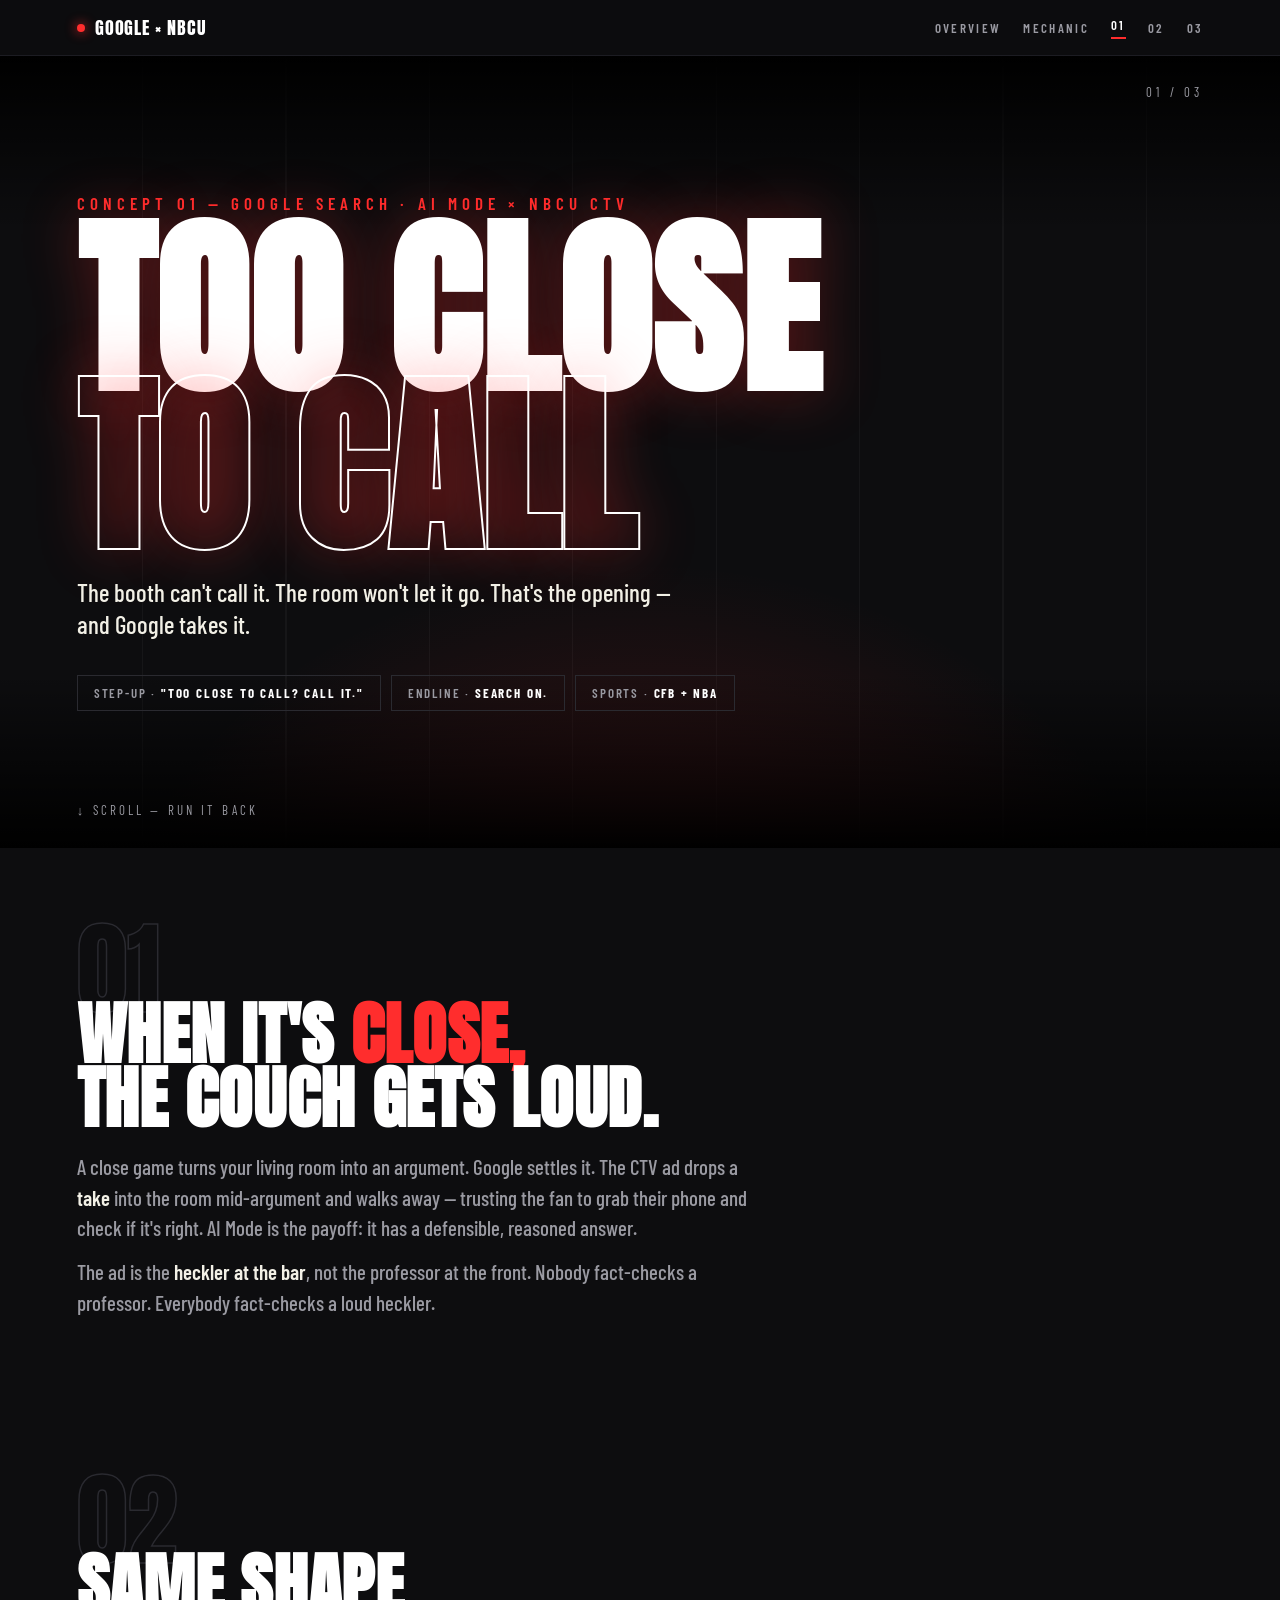
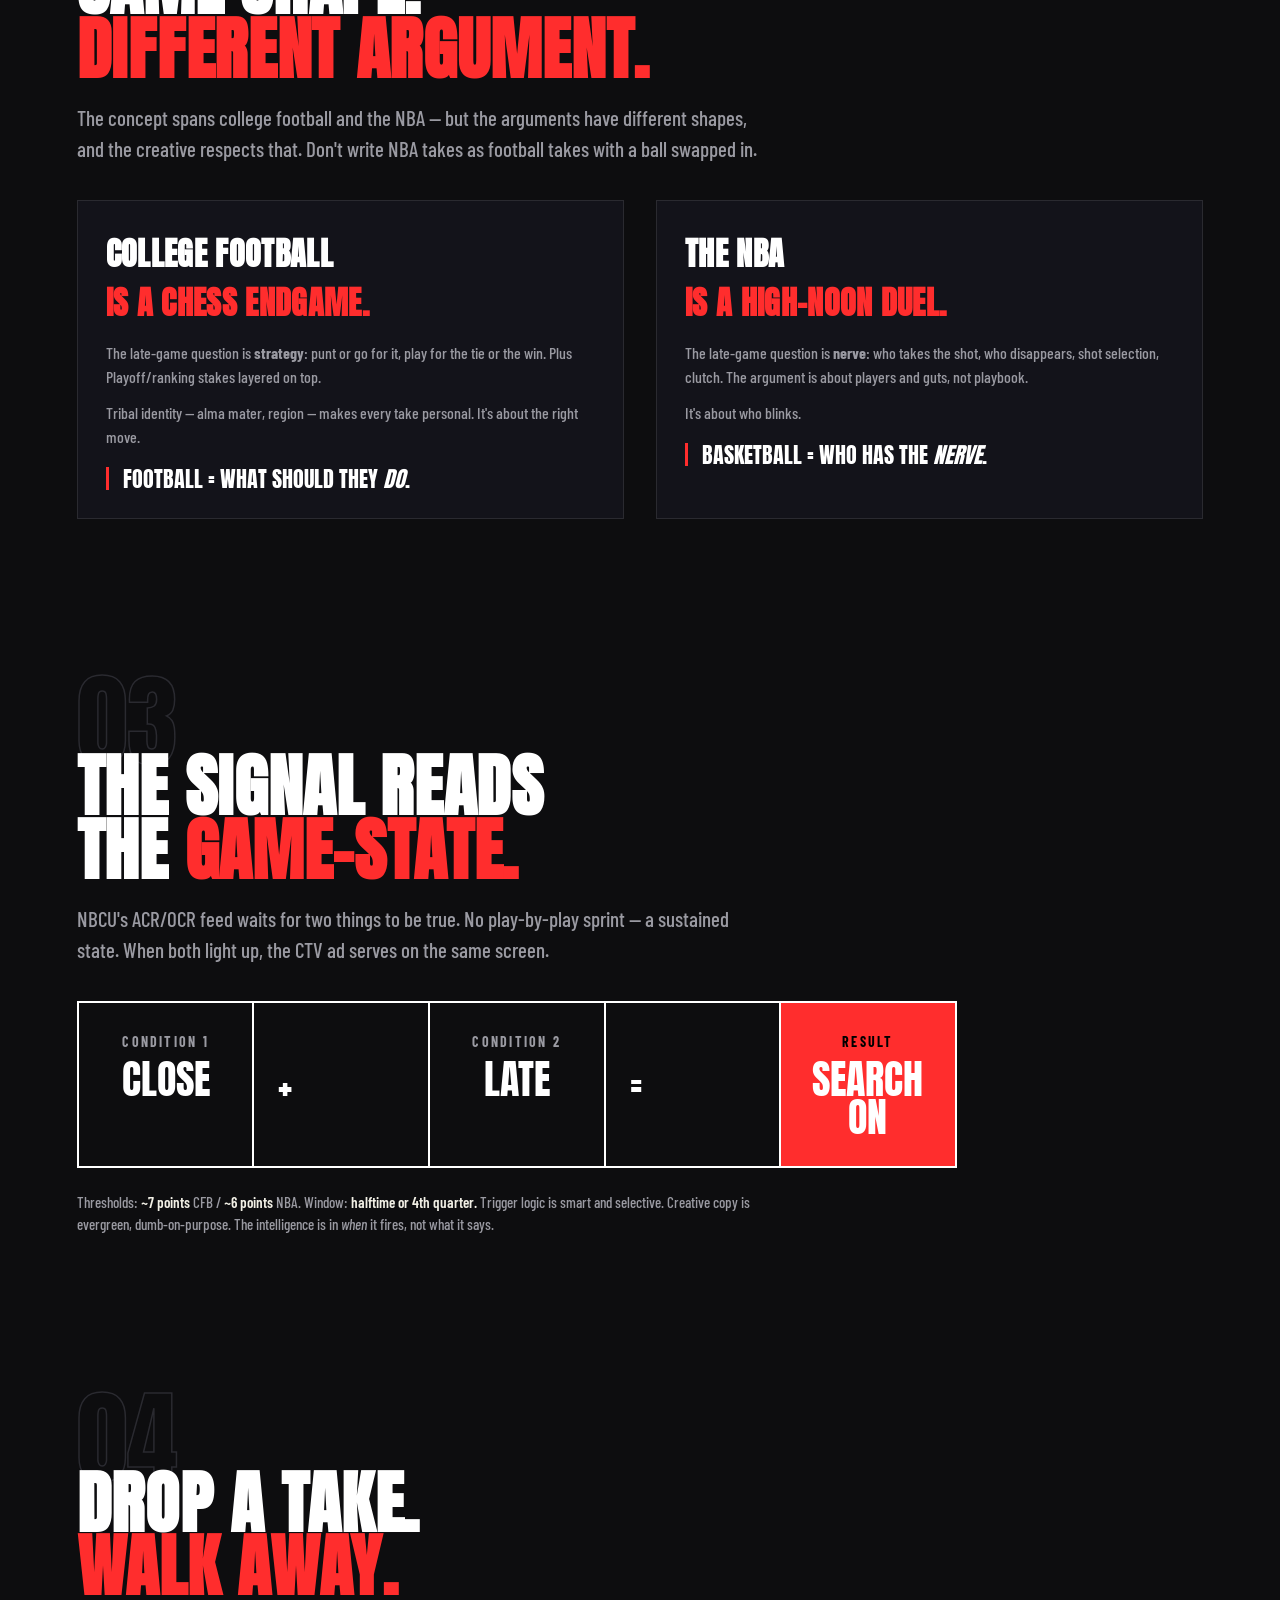
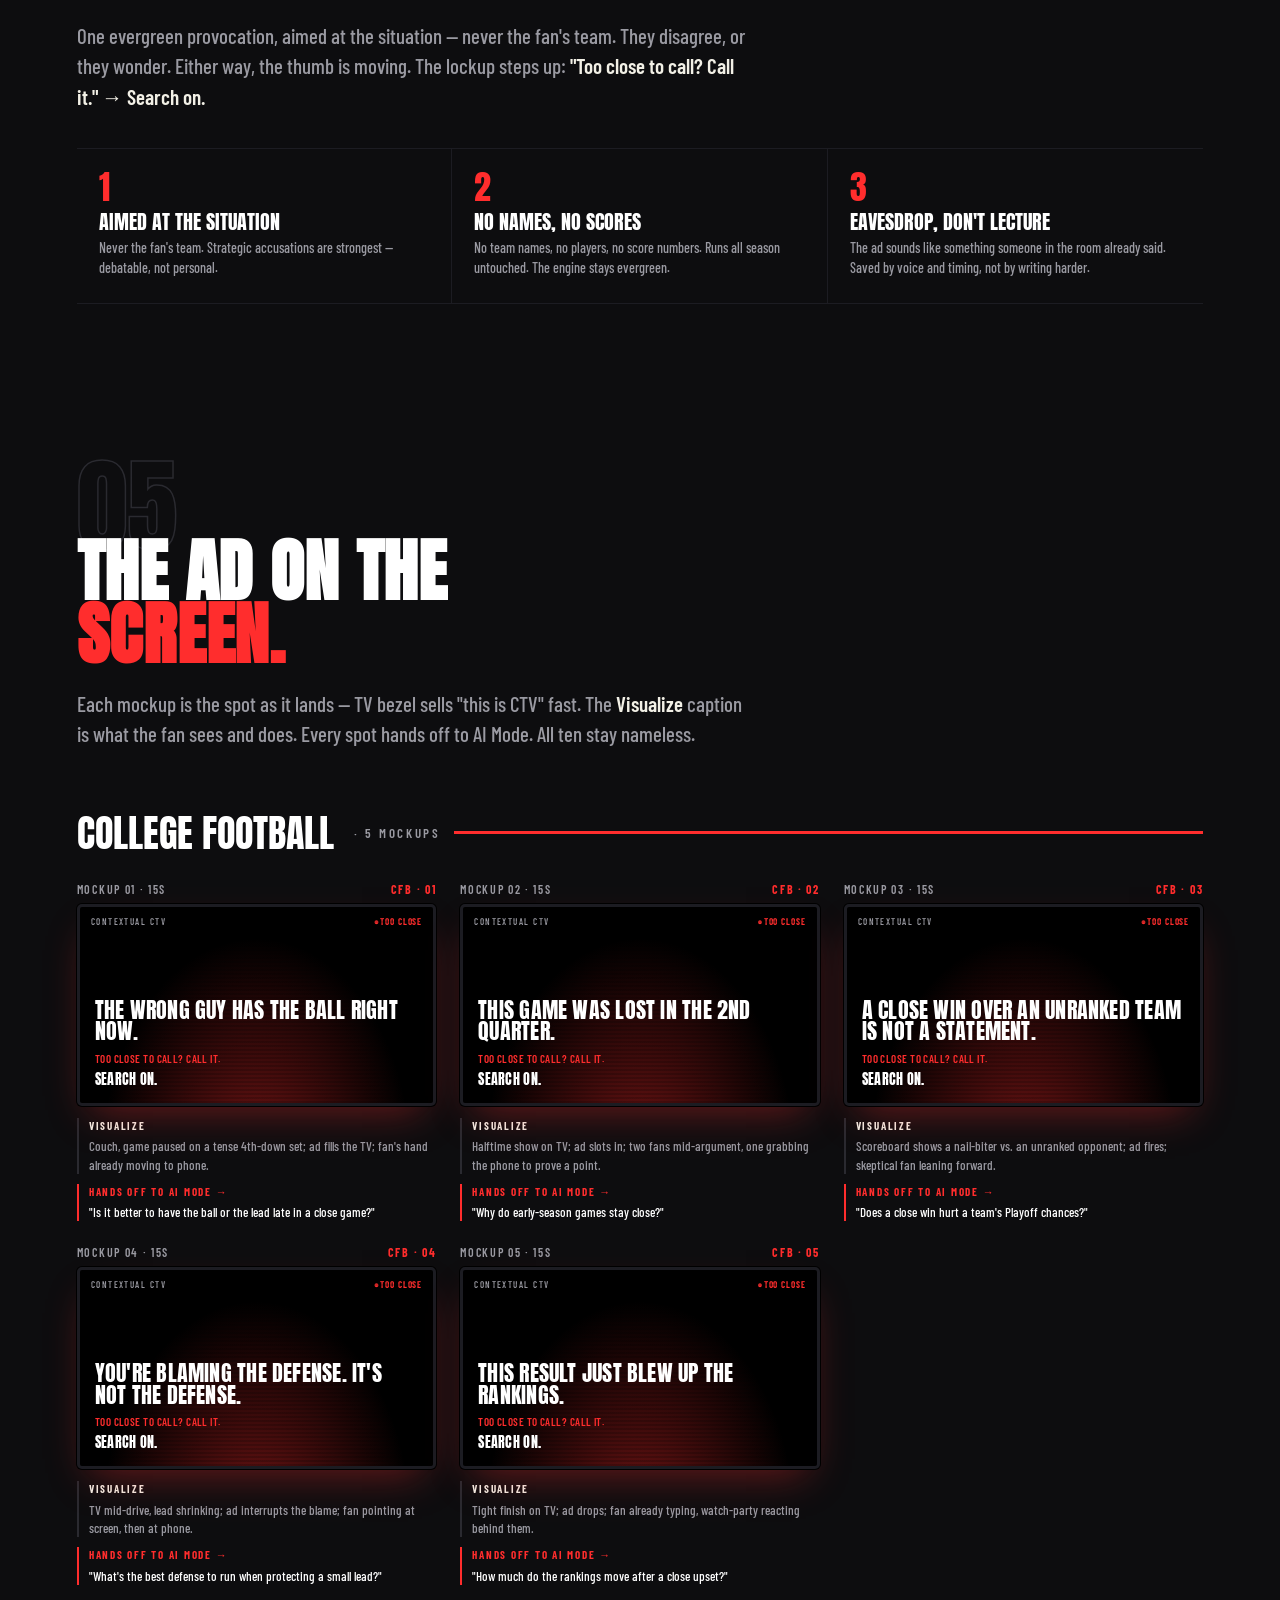
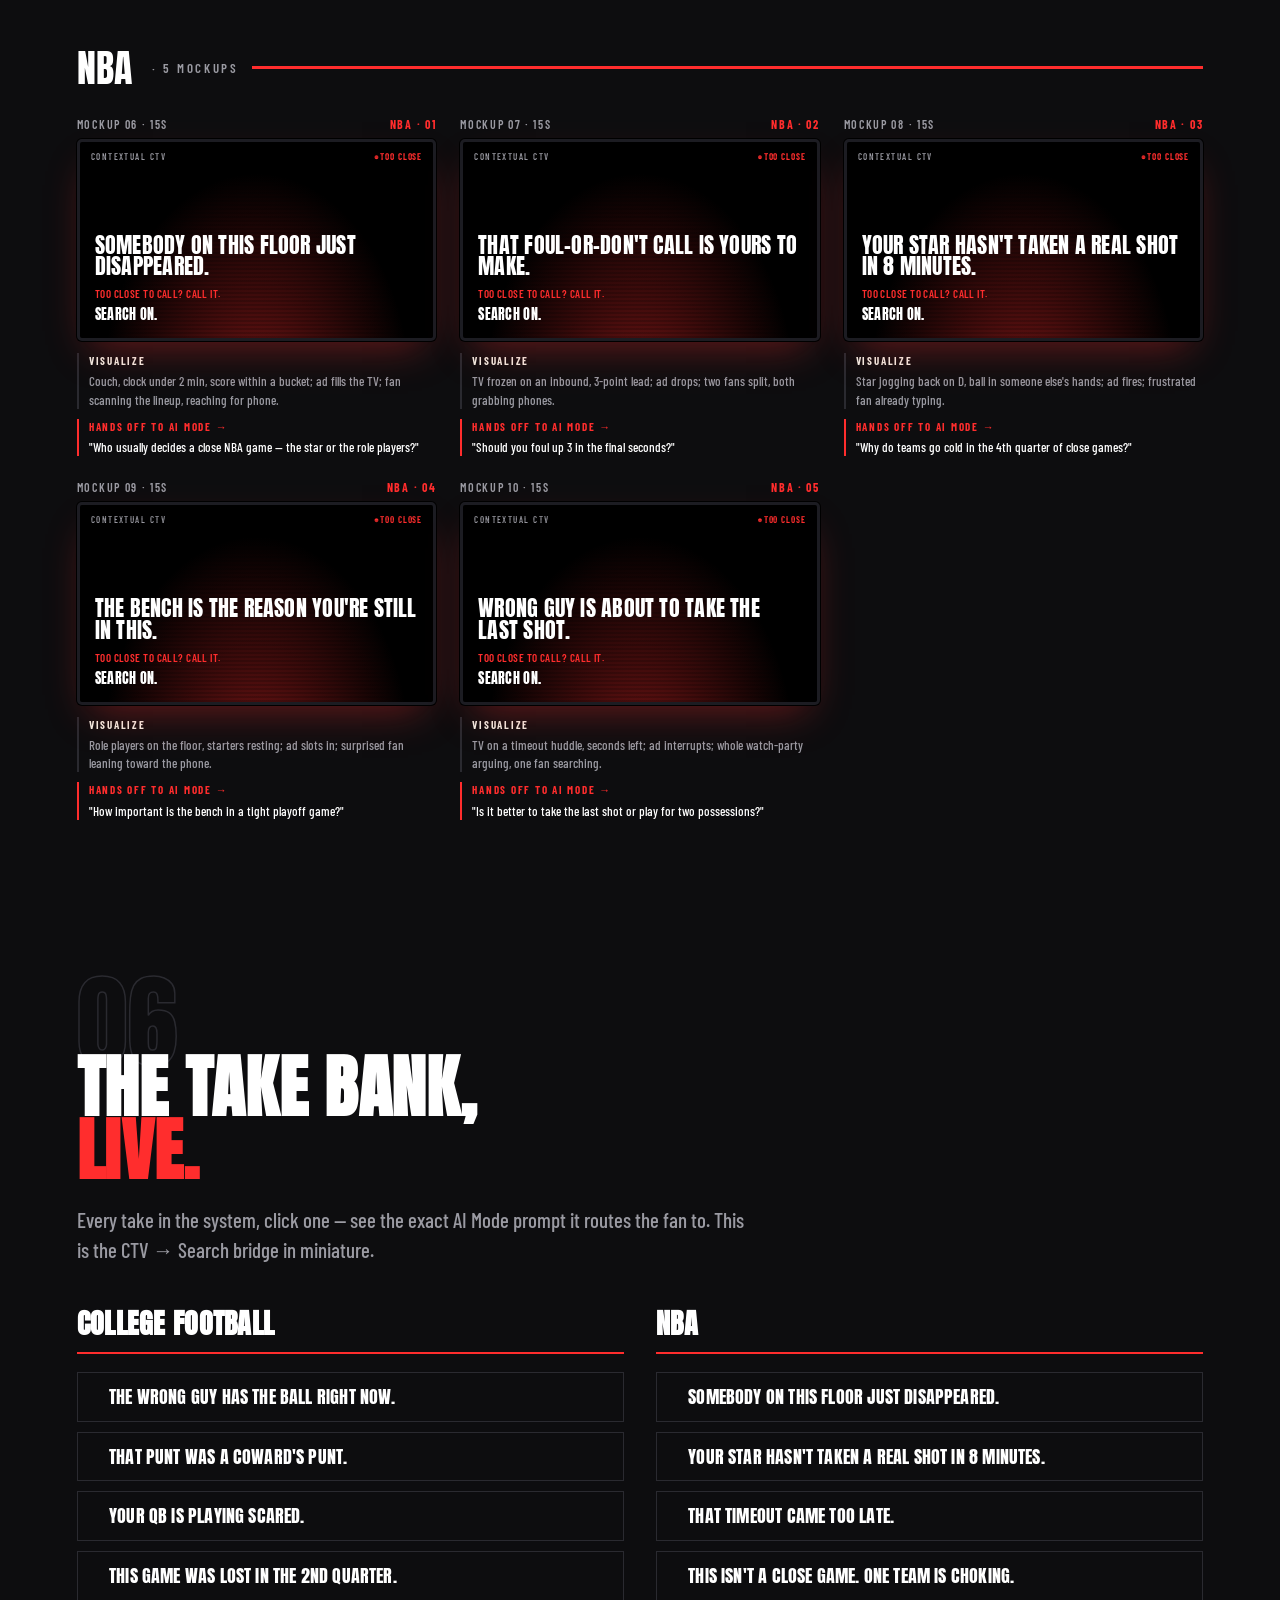
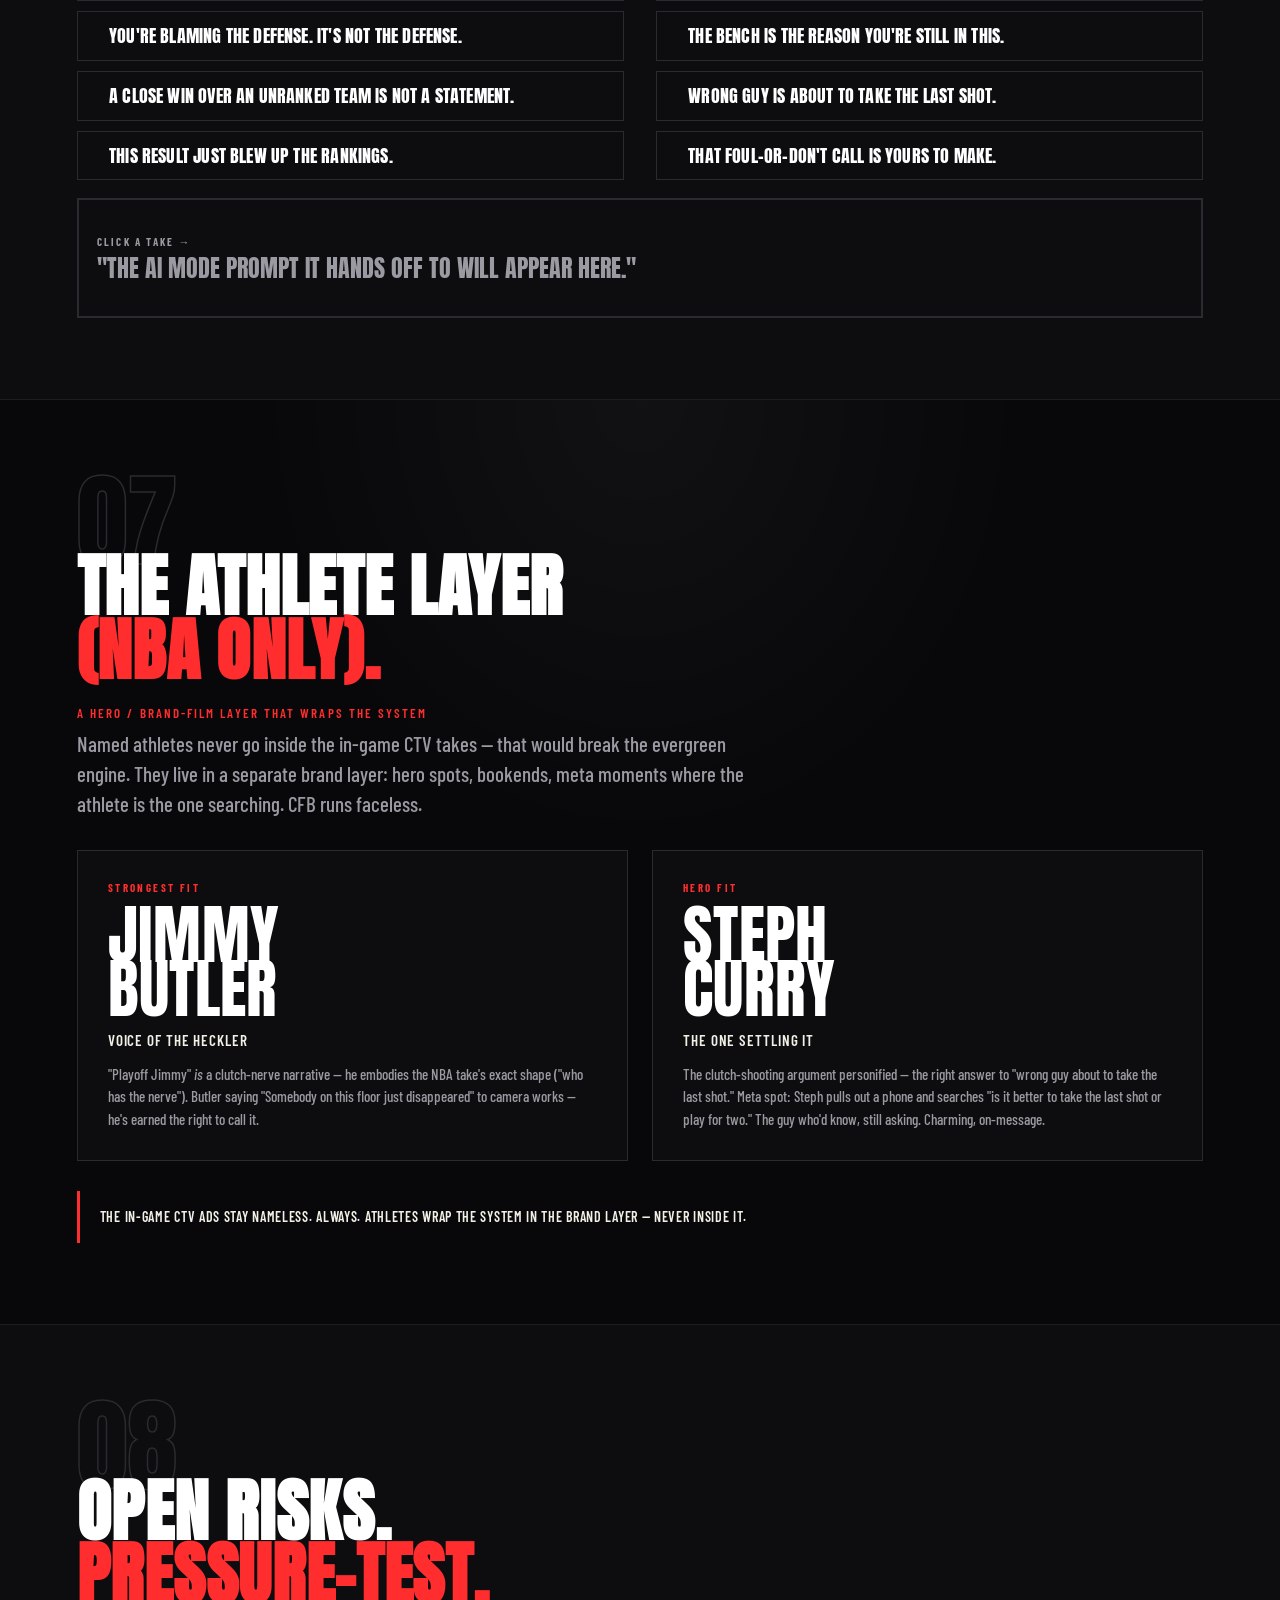
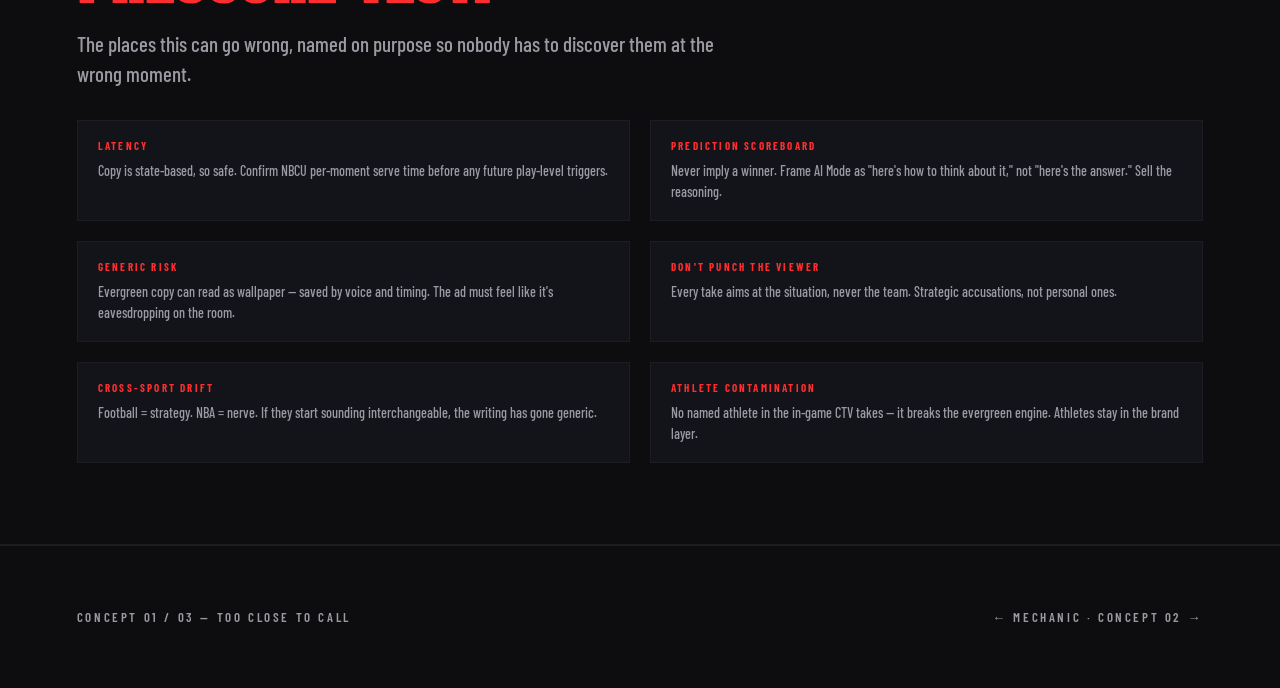
==== concept-01.html @ c09363ad "Initial build — Beckett (Google × NBCU CTV explainer) - Multi-page static site, shared Stadium Tunne" ====
<!DOCTYPE html>
<html lang="en">
<head>
<meta charset="UTF-8">
<meta name="viewport" content="width=device-width, initial-scale=1.0">
<title>Concept 01 · TOO CLOSE TO CALL — Beckett</title>
<meta name="description" content="Concept 01 — TOO CLOSE TO CALL. CFB + NBA close-game contextual CTV handing off to Google Search (AI Mode).">
<link rel="preconnect" href="https://fonts.googleapis.com">
<link rel="preconnect" href="https://fonts.gstatic.com" crossorigin>
<link href="https://fonts.googleapis.com/css2?family=Anton&family=Barlow+Condensed:wght@500;600;700&family=Barlow:wght@400;500;600&display=swap" rel="stylesheet">
<link rel="stylesheet" href="assets/css/shell.css">
</head>
<body>

<nav class="nav">
  <a class="brand" href="index.html"><span class="dot"></span>GOOGLE × NBCU</a>
  <div class="nav-links">
    <a href="index.html">Overview</a>
    <a href="mechanic.html">Mechanic</a>
    <a class="current" href="concept-01.html">01</a>
    <a href="concept-02.html">02</a>
    <a href="concept-03.html">03</a>
  </div>
</nav>

<!-- HERO -->
<div class="hero">
  <div class="hero-page-tag">01 / 03</div>
  <div class="h-kick">Concept 01 — Google Search · AI Mode × NBCU CTV</div>
  <h1 class="h-title">
    <span>Too Close</span>
    <span class="out">To Call</span>
  </h1>
  <p class="h-sub">The booth can't call it. The room won't let it go.
    That's the opening — and Google takes it.</p>
  <div class="h-lock">
    <span class="chip">STEP-UP · <b>"Too close to call? Call it."</b></span>
    <span class="chip">ENDLINE · <b>Search on.</b></span>
    <span class="chip">SPORTS · <b>CFB + NBA</b></span>
  </div>
  <div class="scroll-cue">↓ Scroll — Run it back</div>
</div>

<!-- THE IDEA -->
<section>
  <div class="s-num">01</div>
  <h2 class="s-head">When it's <span class="red">close,</span><br>the couch gets loud.</h2>
  <p class="s-text">A close game turns your living room into an argument.
    Google settles it. The CTV ad drops a <b>take</b> into the room
    mid-argument and walks away — trusting the fan to grab their phone and
    check if it's right. AI Mode is the payoff: it has a defensible,
    reasoned answer.</p>
  <p class="s-text" style="margin-top:14px">The ad is the <b>heckler at the bar</b>,
    not the professor at the front. Nobody fact-checks a professor. Everybody
    fact-checks a loud heckler.</p>
</section>

<!-- WHY BOTH SPORTS -->
<section>
  <div class="s-num">02</div>
  <h2 class="s-head">Same shape.<br><span class="red">Different argument.</span></h2>
  <p class="s-text">The concept spans college football and the NBA — but the
    arguments have different shapes, and the creative respects that.
    Don't write NBA takes as football takes with a ball swapped in.</p>

  <div class="split">
    <div>
      <h4>College Football<br><span class="red">is a chess endgame.</span></h4>
      <p>The late-game question is <b>strategy</b>: punt or go for it, play
        for the tie or the win. Plus Playoff/ranking stakes layered on top.</p>
      <p>Tribal identity — alma mater, region — makes every take personal.
        It's about the right move.</p>
      <div class="pull">FOOTBALL = WHAT SHOULD THEY <em>DO</em>.</div>
    </div>
    <div>
      <h4>The NBA<br><span class="red">is a high-noon duel.</span></h4>
      <p>The late-game question is <b>nerve</b>: who takes the shot, who
        disappears, shot selection, clutch. The argument is about
        players and guts, not playbook.</p>
      <p>It's about who blinks.</p>
      <div class="pull">BASKETBALL = WHO HAS THE <em>NERVE</em>.</div>
    </div>
  </div>
</section>

<!-- THE TRIGGER -->
<section>
  <div class="s-num">03</div>
  <h2 class="s-head">The signal reads<br>the <span class="red">game-state.</span></h2>
  <p class="s-text">NBCU's ACR/OCR feed waits for two things to be true. No
    play-by-play sprint — a sustained state. When both light up, the CTV ad
    serves on the same screen.</p>
  <div class="board">
    <div><div class="b-k">Condition 1</div><div class="b-v">Close</div></div>
    <div class="b-plus">+</div>
    <div><div class="b-k">Condition 2</div><div class="b-v">Late</div></div>
    <div class="b-plus">=</div>
    <div><div class="b-k">Result</div><div class="b-v">Search<br>On</div></div>
  </div>
  <p class="s-text" style="margin-top:24px;font-size:15px">
    Thresholds: <b>~7 points</b> CFB / <b>~6 points</b> NBA.
    Window: <b>halftime or 4th quarter.</b> Trigger logic is smart and
    selective. Creative copy is evergreen, dumb-on-purpose. The intelligence
    is in <em>when</em> it fires, not what it says.
  </p>
</section>

<!-- THE CREATIVE SYSTEM -->
<section>
  <div class="s-num">04</div>
  <h2 class="s-head">Drop a take.<br><span class="red">Walk away.</span></h2>
  <p class="s-text">One evergreen provocation, aimed at the situation — never
    the fan's team. They disagree, or they wonder. Either way, the thumb is
    moving. The lockup steps up: <b>"Too close to call? Call it." → Search on.</b></p>

  <div class="rules">
    <div>
      <div class="r-no">1</div>
      <div class="r-h">Aimed at the situation</div>
      <div class="r-p">Never the fan's team. Strategic accusations are
        strongest — debatable, not personal.</div>
    </div>
    <div>
      <div class="r-no">2</div>
      <div class="r-h">No names, no scores</div>
      <div class="r-p">No team names, no players, no score numbers. Runs all
        season untouched. The engine stays evergreen.</div>
    </div>
    <div>
      <div class="r-no">3</div>
      <div class="r-h">Eavesdrop, don't lecture</div>
      <div class="r-p">The ad sounds like something someone in the room
        already said. Saved by voice and timing, not by writing harder.</div>
    </div>
  </div>
</section>

<!-- CTV MOCKUPS -->
<section>
  <div class="s-num">05</div>
  <h2 class="s-head">The ad on the<br><span class="red">screen.</span></h2>
  <p class="s-text">Each mockup is the spot as it lands — TV bezel sells
    "this is CTV" fast. The <b>Visualize</b> caption is what the fan sees and
    does. Every spot hands off to AI Mode. All ten stay nameless.</p>

  <div class="sport-tab">College Football <small>· 5 mockups</small></div>
  <div class="grid">

    <div class="jumbo">
      <div class="lab"><span>Mockup 01 · 15s</span><span class="num">CFB · 01</span></div>
      <div class="tv">
        <span class="tv-tag">Contextual CTV</span><span class="tv-flag">●Too Close</span>
        <div class="tv-in">
          <div class="tv-take">The wrong guy has the ball right now.</div>
          <div class="tv-step">Too close to call? Call it.</div>
          <div class="tv-end">Search on.</div>
        </div>
      </div>
      <div class="viz"><b>Visualize</b>Couch, game paused on a tense 4th-down set; ad fills the TV; fan's hand already moving to phone.</div>
      <div class="route"><b>Hands off to AI Mode →</b>"Is it better to have the ball or the lead late in a close game?"</div>
    </div>

    <div class="jumbo">
      <div class="lab"><span>Mockup 02 · 15s</span><span class="num">CFB · 02</span></div>
      <div class="tv">
        <span class="tv-tag">Contextual CTV</span><span class="tv-flag">●Too Close</span>
        <div class="tv-in">
          <div class="tv-take">This game was lost in the 2nd quarter.</div>
          <div class="tv-step">Too close to call? Call it.</div>
          <div class="tv-end">Search on.</div>
        </div>
      </div>
      <div class="viz"><b>Visualize</b>Halftime show on TV; ad slots in; two fans mid-argument, one grabbing the phone to prove a point.</div>
      <div class="route"><b>Hands off to AI Mode →</b>"Why do early-season games stay close?"</div>
    </div>

    <div class="jumbo">
      <div class="lab"><span>Mockup 03 · 15s</span><span class="num">CFB · 03</span></div>
      <div class="tv">
        <span class="tv-tag">Contextual CTV</span><span class="tv-flag">●Too Close</span>
        <div class="tv-in">
          <div class="tv-take">A close win over an unranked team is not a statement.</div>
          <div class="tv-step">Too close to call? Call it.</div>
          <div class="tv-end">Search on.</div>
        </div>
      </div>
      <div class="viz"><b>Visualize</b>Scoreboard shows a nail-biter vs. an unranked opponent; ad fires; skeptical fan leaning forward.</div>
      <div class="route"><b>Hands off to AI Mode →</b>"Does a close win hurt a team's Playoff chances?"</div>
    </div>

    <div class="jumbo">
      <div class="lab"><span>Mockup 04 · 15s</span><span class="num">CFB · 04</span></div>
      <div class="tv">
        <span class="tv-tag">Contextual CTV</span><span class="tv-flag">●Too Close</span>
        <div class="tv-in">
          <div class="tv-take">You're blaming the defense. It's not the defense.</div>
          <div class="tv-step">Too close to call? Call it.</div>
          <div class="tv-end">Search on.</div>
        </div>
      </div>
      <div class="viz"><b>Visualize</b>TV mid-drive, lead shrinking; ad interrupts the blame; fan pointing at screen, then at phone.</div>
      <div class="route"><b>Hands off to AI Mode →</b>"What's the best defense to run when protecting a small lead?"</div>
    </div>

    <div class="jumbo">
      <div class="lab"><span>Mockup 05 · 15s</span><span class="num">CFB · 05</span></div>
      <div class="tv">
        <span class="tv-tag">Contextual CTV</span><span class="tv-flag">●Too Close</span>
        <div class="tv-in">
          <div class="tv-take">This result just blew up the rankings.</div>
          <div class="tv-step">Too close to call? Call it.</div>
          <div class="tv-end">Search on.</div>
        </div>
      </div>
      <div class="viz"><b>Visualize</b>Tight finish on TV; ad drops; fan already typing, watch-party reacting behind them.</div>
      <div class="route"><b>Hands off to AI Mode →</b>"How much do the rankings move after a close upset?"</div>
    </div>

  </div>

  <div class="sport-tab">NBA <small>· 5 mockups</small></div>
  <div class="grid">

    <div class="jumbo">
      <div class="lab"><span>Mockup 06 · 15s</span><span class="num">NBA · 01</span></div>
      <div class="tv">
        <span class="tv-tag">Contextual CTV</span><span class="tv-flag">●Too Close</span>
        <div class="tv-in">
          <div class="tv-take">Somebody on this floor just disappeared.</div>
          <div class="tv-step">Too close to call? Call it.</div>
          <div class="tv-end">Search on.</div>
        </div>
      </div>
      <div class="viz"><b>Visualize</b>Couch, clock under 2 min, score within a bucket; ad fills the TV; fan scanning the lineup, reaching for phone.</div>
      <div class="route"><b>Hands off to AI Mode →</b>"Who usually decides a close NBA game — the star or the role players?"</div>
    </div>

    <div class="jumbo">
      <div class="lab"><span>Mockup 07 · 15s</span><span class="num">NBA · 02</span></div>
      <div class="tv">
        <span class="tv-tag">Contextual CTV</span><span class="tv-flag">●Too Close</span>
        <div class="tv-in">
          <div class="tv-take">That foul-or-don't call is yours to make.</div>
          <div class="tv-step">Too close to call? Call it.</div>
          <div class="tv-end">Search on.</div>
        </div>
      </div>
      <div class="viz"><b>Visualize</b>TV frozen on an inbound, 3-point lead; ad drops; two fans split, both grabbing phones.</div>
      <div class="route"><b>Hands off to AI Mode →</b>"Should you foul up 3 in the final seconds?"</div>
    </div>

    <div class="jumbo">
      <div class="lab"><span>Mockup 08 · 15s</span><span class="num">NBA · 03</span></div>
      <div class="tv">
        <span class="tv-tag">Contextual CTV</span><span class="tv-flag">●Too Close</span>
        <div class="tv-in">
          <div class="tv-take">Your star hasn't taken a real shot in 8 minutes.</div>
          <div class="tv-step">Too close to call? Call it.</div>
          <div class="tv-end">Search on.</div>
        </div>
      </div>
      <div class="viz"><b>Visualize</b>Star jogging back on D, ball in someone else's hands; ad fires; frustrated fan already typing.</div>
      <div class="route"><b>Hands off to AI Mode →</b>"Why do teams go cold in the 4th quarter of close games?"</div>
    </div>

    <div class="jumbo">
      <div class="lab"><span>Mockup 09 · 15s</span><span class="num">NBA · 04</span></div>
      <div class="tv">
        <span class="tv-tag">Contextual CTV</span><span class="tv-flag">●Too Close</span>
        <div class="tv-in">
          <div class="tv-take">The bench is the reason you're still in this.</div>
          <div class="tv-step">Too close to call? Call it.</div>
          <div class="tv-end">Search on.</div>
        </div>
      </div>
      <div class="viz"><b>Visualize</b>Role players on the floor, starters resting; ad slots in; surprised fan leaning toward the phone.</div>
      <div class="route"><b>Hands off to AI Mode →</b>"How important is the bench in a tight playoff game?"</div>
    </div>

    <div class="jumbo">
      <div class="lab"><span>Mockup 10 · 15s</span><span class="num">NBA · 05</span></div>
      <div class="tv">
        <span class="tv-tag">Contextual CTV</span><span class="tv-flag">●Too Close</span>
        <div class="tv-in">
          <div class="tv-take">Wrong guy is about to take the last shot.</div>
          <div class="tv-step">Too close to call? Call it.</div>
          <div class="tv-end">Search on.</div>
        </div>
      </div>
      <div class="viz"><b>Visualize</b>TV on a timeout huddle, seconds left; ad interrupts; whole watch-party arguing, one fan searching.</div>
      <div class="route"><b>Hands off to AI Mode →</b>"Is it better to take the last shot or play for two possessions?"</div>
    </div>

  </div>
</section>

<!-- INTERACTIVE TAKE BANK -->
<section>
  <div class="s-num">06</div>
  <h2 class="s-head">The take bank,<br><span class="red">live.</span></h2>
  <p class="s-text">Every take in the system, click one — see the exact AI
    Mode prompt it routes the fan to. This is the CTV → Search bridge in
    miniature.</p>

  <div class="takebank">
    <div class="tb-col">
      <h4>College Football</h4>
      <div class="takes" data-takes="cfb"></div>
    </div>
    <div class="tb-col">
      <h4>NBA</h4>
      <div class="takes" data-takes="nba"></div>
    </div>
  </div>

  <div class="tb-reveal empty" data-take-reveal>
    <div class="rv-k">Click a take →</div>
    <div class="rv-q">"The AI Mode prompt it hands off to will appear here."</div>
  </div>
</section>

<!-- ATHLETE LAYER -->
<section class="athletes-band">
  <div class="s-num">07</div>
  <h2 class="s-head">The athlete layer<br><span class="red">(NBA only).</span></h2>
  <div class="athletes-note">A hero / brand-film layer that wraps the system</div>
  <p class="s-text">Named athletes never go inside the in-game CTV takes —
    that would break the evergreen engine. They live in a separate brand
    layer: hero spots, bookends, meta moments where the athlete is the one
    searching. CFB runs faceless.</p>

  <div class="athletes-grid">
    <div class="athlete">
      <div class="a-tag">Strongest fit</div>
      <div class="a-name">Jimmy<br>Butler</div>
      <div class="a-role">Voice of the heckler</div>
      <div class="a-desc">"Playoff Jimmy" <em>is</em> a clutch-nerve
        narrative — he embodies the NBA take's exact shape ("who has the
        nerve"). Butler saying "Somebody on this floor just disappeared" to
        camera works — he's earned the right to call it.</div>
    </div>
    <div class="athlete">
      <div class="a-tag">Hero fit</div>
      <div class="a-name">Steph<br>Curry</div>
      <div class="a-role">The one settling it</div>
      <div class="a-desc">The clutch-shooting argument personified — the
        right answer to "wrong guy about to take the last shot." Meta spot:
        Steph pulls out a phone and searches "is it better to take the last
        shot or play for two." The guy who'd know, still asking. Charming,
        on-message.</div>
    </div>
  </div>

  <div class="athletes-rule">
    The in-game CTV ads stay nameless. Always.
    Athletes wrap the system in the brand layer — never inside it.
  </div>
</section>

<!-- RISKS -->
<section>
  <div class="s-num">08</div>
  <h2 class="s-head">Open risks.<br><span class="red">Pressure-test.</span></h2>
  <p class="s-text">The places this can go wrong, named on purpose so
    nobody has to discover them at the wrong moment.</p>

  <div class="risks">
    <div class="risk">
      <div class="rk-k">Latency</div>
      <div class="rk-p">Copy is state-based, so safe. Confirm NBCU per-moment
        serve time before any future play-level triggers.</div>
    </div>
    <div class="risk">
      <div class="rk-k">Prediction scoreboard</div>
      <div class="rk-p">Never imply a winner. Frame AI Mode as "here's how to
        think about it," not "here's the answer." Sell the reasoning.</div>
    </div>
    <div class="risk">
      <div class="rk-k">Generic risk</div>
      <div class="rk-p">Evergreen copy can read as wallpaper — saved by voice
        and timing. The ad must feel like it's eavesdropping on the room.</div>
    </div>
    <div class="risk">
      <div class="rk-k">Don't punch the viewer</div>
      <div class="rk-p">Every take aims at the situation, never the team.
        Strategic accusations, not personal ones.</div>
    </div>
    <div class="risk">
      <div class="rk-k">Cross-sport drift</div>
      <div class="rk-p">Football = strategy. NBA = nerve. If they start
        sounding interchangeable, the writing has gone generic.</div>
    </div>
    <div class="risk">
      <div class="rk-k">Athlete contamination</div>
      <div class="rk-p">No named athlete in the in-game CTV takes — it breaks
        the evergreen engine. Athletes stay in the brand layer.</div>
    </div>
  </div>
</section>

<footer>
  <span>Concept 01 / 03 — Too Close To Call</span>
  <span><a href="mechanic.html">← Mechanic</a>&nbsp;·&nbsp;<a href="concept-02.html">Concept 02 →</a></span>
</footer>

<script src="assets/js/takebank.js"></script>
</body>
</html>
---- assets/css/shell.css ----
/* ------------------------------------------------------------------
   Beckett — Stadium Tunnel shell
   Shared across every page. Concept pages override --accent.
------------------------------------------------------------------- */
:root{
  --bg:#0d0d0f;
  --bg-2:#13131a;
  --ink:#ffffff;
  --mute:#9a9aa2;
  --line:#1c1c22;
  --line-2:#2a2a30;
  --accent:#ff2d2d;        /* default = concept 01 broadcast red */
  --chalk:#f2f0e6;
  --display:'Anton',sans-serif;
  --cond:'Barlow Condensed',sans-serif;
  --body:'Barlow',sans-serif;
}

*{margin:0;padding:0;box-sizing:border-box}
html{scroll-behavior:smooth}
body{
  background:var(--bg);
  color:var(--ink);
  font-family:var(--body);
  overflow-x:hidden;
  min-height:100vh;
}
a{color:inherit;text-decoration:none}

/* ------------------------------------------------------------------
   NAV
------------------------------------------------------------------- */
.nav{
  position:sticky;top:0;z-index:50;
  display:flex;align-items:center;justify-content:space-between;
  padding:14px 6vw;
  background:rgba(13,13,15,.82);
  backdrop-filter:blur(10px);
  -webkit-backdrop-filter:blur(10px);
  border-bottom:1px solid var(--line);
}
.brand{
  font-family:var(--display);
  font-size:18px;letter-spacing:.05em;
  text-transform:uppercase;
  display:flex;align-items:center;gap:10px;
}
.brand .dot{
  width:8px;height:8px;border-radius:50%;background:var(--accent);
  box-shadow:0 0 12px var(--accent);
}
.nav-links{
  display:flex;gap:22px;align-items:center;
  font-family:var(--cond);font-weight:600;
  font-size:13px;letter-spacing:.18em;text-transform:uppercase;
}
.nav-links a{color:var(--mute);transition:color .2s}
.nav-links a:hover{color:var(--ink)}
.nav-links a.current{color:var(--ink)}
.nav-links a.current::after{
  content:"";display:block;height:2px;background:var(--accent);
  margin-top:4px;
}
@media(max-width:720px){
  .nav-links{gap:14px;font-size:11px;letter-spacing:.14em}
  .brand{font-size:14px}
}

/* ------------------------------------------------------------------
   HERO — TUNNEL
------------------------------------------------------------------- */
.hero{
  min-height:88vh;
  display:flex;flex-direction:column;justify-content:center;
  padding:0 6vw;position:relative;
  background:
    radial-gradient(ellipse 60% 80% at 50% 120%,
      color-mix(in srgb, var(--accent) 25%, transparent),transparent 70%),
    repeating-linear-gradient(90deg,transparent 0 11.1%,
      rgba(255,255,255,.04) 11.1% 11.2%);
}
.hero::before{
  content:"";position:absolute;inset:0;pointer-events:none;
  background:linear-gradient(180deg,#000 0%,transparent 22%,
    transparent 78%,#000 100%);
}
.hero.restrained{
  background:
    radial-gradient(ellipse 50% 60% at 50% 130%,rgba(255,255,255,.06),transparent 70%),
    repeating-linear-gradient(90deg,transparent 0 11.1%,
      rgba(255,255,255,.03) 11.1% 11.2%);
}
.hero-page-tag{
  position:absolute;top:28px;right:6vw;
  font-family:var(--cond);font-size:13px;letter-spacing:.3em;
  color:var(--mute);text-transform:uppercase;
}
.h-kick{
  font-family:var(--cond);
  font-size:clamp(13px,1.5vw,17px);font-weight:600;
  letter-spacing:.3em;text-transform:uppercase;
  color:var(--accent);
  margin-bottom:18px;position:relative;
}
.h-title{
  font-family:var(--display);
  font-size:clamp(72px,15vw,230px);
  line-height:.82;letter-spacing:.005em;text-transform:uppercase;
  position:relative;
  text-shadow:0 0 60px color-mix(in srgb, var(--accent) 30%, transparent);
}
.h-title span{display:block}
.h-title .out{
  -webkit-text-stroke:2px var(--ink);color:transparent;
}
.h-sub{
  margin-top:30px;font-family:var(--cond);
  font-size:clamp(17px,2.2vw,25px);font-weight:500;
  color:var(--chalk);max-width:620px;position:relative;line-height:1.3;
}
.h-lock{margin-top:34px;display:flex;gap:10px;flex-wrap:wrap;position:relative}
.chip{
  font-family:var(--cond);font-weight:600;font-size:13px;
  letter-spacing:.14em;text-transform:uppercase;
  padding:9px 16px;border:1.5px solid var(--line-2);color:var(--mute);
}
.chip b{color:var(--ink)}
.scroll-cue{
  position:absolute;bottom:30px;left:6vw;
  font-family:var(--cond);font-size:13px;letter-spacing:.24em;
  color:var(--mute);text-transform:uppercase;
}

/* ------------------------------------------------------------------
   SECTIONS
------------------------------------------------------------------- */
section{padding:9vh 6vw;position:relative}
.s-num{
  font-family:var(--display);
  font-size:clamp(54px,8vw,120px);
  color:transparent;-webkit-text-stroke:1.5px var(--line-2);
  line-height:.8;margin-bottom:-8px;
}
.s-head{
  font-family:var(--display);
  font-size:clamp(34px,5.4vw,76px);
  line-height:.92;text-transform:uppercase;letter-spacing:.01em;
  margin-bottom:22px;
}
.s-head .red{color:var(--accent)}
.s-text{
  font-family:var(--cond);font-size:clamp(16px,1.9vw,21px);
  font-weight:500;color:var(--mute);max-width:680px;line-height:1.45;
}
.s-text b{color:var(--chalk);font-weight:600}

/* ------------------------------------------------------------------
   SCOREBOARD (Close + Late = Search On)
------------------------------------------------------------------- */
.board{
  display:flex;align-items:stretch;gap:0;margin-top:36px;
  border:2px solid var(--ink);max-width:880px;
}
.board > div{
  flex:1;padding:30px 24px;text-align:center;
  border-right:2px solid var(--ink);
}
.board > div:last-child{border-right:0;background:var(--accent)}
.b-k{
  font-family:var(--cond);font-size:14px;font-weight:700;
  letter-spacing:.16em;text-transform:uppercase;
  color:var(--mute);margin-bottom:10px;
}
.board > div:last-child .b-k{color:#000}
.b-v{
  font-family:var(--display);
  font-size:clamp(22px,3.2vw,40px);
  text-transform:uppercase;line-height:.95;
}
.b-plus{
  display:flex;align-items:center;font-family:var(--display);
  font-size:40px;padding:0 6px;flex:0;
}
@media(max-width:820px){
  .board{flex-direction:column}
  .b-plus{padding:8px 0;justify-content:center}
}

/* ------------------------------------------------------------------
   SPORT TABS (divider for CFB / NBA blocks)
------------------------------------------------------------------- */
.sport-tab{
  font-family:var(--display);
  font-size:clamp(22px,3vw,38px);
  text-transform:uppercase;
  margin:54px 0 20px;display:flex;align-items:center;gap:14px;
}
.sport-tab::after{content:"";flex:1;height:3px;background:var(--accent)}
.sport-tab small{
  font-family:var(--cond);font-size:13px;font-weight:600;
  letter-spacing:.2em;color:var(--mute);margin-left:6px;
}

/* ------------------------------------------------------------------
   JUMBOTRON / CTV MOCKUP
------------------------------------------------------------------- */
.grid{display:grid;grid-template-columns:repeat(3,1fr);gap:24px}
.grid.two{grid-template-columns:repeat(2,1fr)}
@media(max-width:980px){.grid{grid-template-columns:repeat(2,1fr)}}
@media(max-width:640px){.grid{grid-template-columns:1fr}.grid.two{grid-template-columns:1fr}}

.jumbo{position:relative;display:flex;flex-direction:column}
.jumbo .lab{
  font-family:var(--cond);font-size:12px;font-weight:600;
  letter-spacing:.14em;text-transform:uppercase;
  color:var(--mute);margin-bottom:8px;
  display:flex;justify-content:space-between;
}
.jumbo .lab .num{color:var(--accent);font-weight:700}
.tv{
  aspect-ratio:16/9;background:#000;
  border:3px solid var(--line);border-radius:5px;
  position:relative;overflow:hidden;
  display:flex;flex-direction:column;justify-content:flex-end;
  box-shadow:
    0 0 0 1px #000,
    0 18px 40px -14px color-mix(in srgb, var(--accent) 40%, transparent);
}
.tv::before{
  content:"";position:absolute;inset:0;
  background:radial-gradient(ellipse at 50% 130%,
    color-mix(in srgb, var(--accent) 45%, transparent),transparent 62%);
}
.tv::after{
  content:"";position:absolute;inset:0;pointer-events:none;
  background:repeating-linear-gradient(0deg,
    rgba(0,0,0,.18) 0 2px,transparent 2px 4px);
}
.tv-tag{
  position:absolute;top:9px;left:11px;
  font-family:var(--cond);font-size:9px;font-weight:600;
  letter-spacing:.16em;text-transform:uppercase;color:var(--mute);
}
.tv-flag{
  position:absolute;top:9px;right:11px;
  font-family:var(--cond);font-size:9px;font-weight:700;
  letter-spacing:.1em;text-transform:uppercase;color:var(--accent);
}
.tv-in{position:relative;z-index:2;padding:16px 15px 13px}
.tv-take{
  font-family:var(--display);
  font-size:clamp(15px,2.3vw,22px);
  line-height:.98;text-transform:uppercase;letter-spacing:.01em;
}
.tv-step{
  font-family:var(--cond);font-size:11px;font-weight:600;
  color:var(--accent);margin-top:10px;
  letter-spacing:.04em;text-transform:uppercase;
}
.tv-end{
  font-family:var(--display);font-size:14px;margin-top:4px;
  text-transform:uppercase;letter-spacing:.02em;
}

/* Visualize caption + AI Mode prompt under each mockup */
.jumbo .viz{
  font-family:var(--cond);font-size:13px;font-weight:500;
  color:var(--mute);margin-top:12px;line-height:1.4;
  padding-left:10px;border-left:2px solid var(--line-2);
}
.jumbo .viz b{color:var(--chalk);font-weight:700;text-transform:uppercase;
  font-size:11px;letter-spacing:.16em;display:block;margin-bottom:4px}
.jumbo .route{
  font-family:var(--cond);font-size:13px;font-weight:500;
  color:var(--ink);margin-top:10px;line-height:1.4;
  padding-left:10px;border-left:2px solid var(--accent);
}
.jumbo .route b{
  color:var(--accent);font-weight:700;text-transform:uppercase;
  font-size:11px;letter-spacing:.16em;display:block;margin-bottom:4px;
}

/* ------------------------------------------------------------------
   FOOTER
------------------------------------------------------------------- */
footer{
  padding:7vh 6vw;
  font-family:var(--cond);font-size:13px;font-weight:600;
  letter-spacing:.2em;text-transform:uppercase;color:var(--mute);
  border-top:2px solid var(--line);
  display:flex;justify-content:space-between;gap:20px;flex-wrap:wrap;
}
footer a{color:var(--mute);transition:color .2s}
footer a:hover{color:var(--ink)}

/* ------------------------------------------------------------------
   TILES (concept index on landing)
------------------------------------------------------------------- */
.tiles{
  display:grid;grid-template-columns:repeat(3,1fr);gap:20px;margin-top:36px;
}
@media(max-width:900px){.tiles{grid-template-columns:1fr}}
.tile{
  display:flex;flex-direction:column;
  padding:32px 28px;
  border:1.5px solid var(--line-2);
  background:var(--bg-2);
  position:relative;overflow:hidden;
  min-height:240px;
  transition:transform .25s ease,border-color .25s ease;
}
.tile:hover{transform:translateY(-3px);border-color:var(--accent)}
.tile.disabled{opacity:.55;pointer-events:none}
.tile .t-no{
  font-family:var(--display);font-size:clamp(48px,7vw,90px);
  color:transparent;-webkit-text-stroke:1.5px var(--line-2);
  line-height:.85;
}
.tile .t-status{
  position:absolute;top:18px;right:20px;
  font-family:var(--cond);font-size:11px;font-weight:700;
  letter-spacing:.2em;text-transform:uppercase;
}
.tile.live .t-status{color:var(--accent)}
.tile.disabled .t-status{color:var(--mute)}
.tile .t-name{
  font-family:var(--display);font-size:clamp(22px,2.6vw,32px);
  text-transform:uppercase;margin-top:auto;line-height:.95;
}
.tile .t-line{
  font-family:var(--cond);font-size:14px;font-weight:500;
  color:var(--mute);margin-top:10px;line-height:1.4;
}
.tile .t-cta{
  font-family:var(--cond);font-size:12px;font-weight:700;
  letter-spacing:.18em;text-transform:uppercase;
  color:var(--accent);margin-top:18px;
}
.tile.disabled .t-cta{color:var(--mute)}
.tile.t-02{--accent:#f5a623}
.tile.t-03{--accent:#3aa0ff}

/* ------------------------------------------------------------------
   MECHANIC STEPS
------------------------------------------------------------------- */
.steps{
  display:grid;grid-template-columns:repeat(4,1fr);gap:0;
  margin-top:42px;border:2px solid var(--ink);
}
@media(max-width:900px){.steps{grid-template-columns:1fr}}
.step{
  padding:30px 24px;border-right:2px solid var(--ink);
  display:flex;flex-direction:column;gap:14px;min-height:220px;
}
.step:last-child{border-right:0;background:var(--accent);color:#000}
@media(max-width:900px){
  .step{border-right:0;border-bottom:2px solid var(--ink)}
  .step:last-child{border-bottom:0}
}
.step .s-k{
  font-family:var(--cond);font-size:12px;font-weight:700;
  letter-spacing:.2em;text-transform:uppercase;color:var(--mute);
}
.step:last-child .s-k{color:rgba(0,0,0,.55)}
.step .s-no{
  font-family:var(--display);font-size:60px;line-height:.85;
  color:transparent;-webkit-text-stroke:1.5px var(--ink);
}
.step:last-child .s-no{-webkit-text-stroke:1.5px #000;color:transparent}
.step .s-name{
  font-family:var(--display);font-size:clamp(26px,2.6vw,36px);
  text-transform:uppercase;line-height:.92;
}
.step .s-desc{
  font-family:var(--cond);font-size:14px;font-weight:500;
  color:var(--chalk);line-height:1.4;
}
.step:last-child .s-desc{color:rgba(0,0,0,.78)}

/* ------------------------------------------------------------------
   TWO-COLUMN SPLIT (e.g. CFB vs NBA argument shapes)
------------------------------------------------------------------- */
.split{display:grid;grid-template-columns:1fr 1fr;gap:32px;margin-top:36px}
@media(max-width:820px){.split{grid-template-columns:1fr}}
.split > div{
  padding:28px;border:1.5px solid var(--line-2);background:var(--bg-2);
}
.split h4{
  font-family:var(--display);font-size:clamp(24px,2.6vw,32px);
  text-transform:uppercase;margin-bottom:14px;letter-spacing:.01em;
}
.split h4 .red{color:var(--accent)}
.split p{
  font-family:var(--cond);font-size:16px;font-weight:500;
  color:var(--mute);line-height:1.5;
}
.split p + p{margin-top:12px}
.split .pull{
  margin-top:18px;font-family:var(--display);
  font-size:clamp(18px,2vw,22px);text-transform:uppercase;
  color:var(--ink);line-height:1.05;border-left:3px solid var(--accent);
  padding-left:14px;
}

/* ------------------------------------------------------------------
   COMPARISON ROW (Old Search vs AI Mode)
------------------------------------------------------------------- */
.versus{display:grid;grid-template-columns:1fr 1fr;gap:0;margin-top:36px;border:2px solid var(--ink)}
@media(max-width:820px){.versus{grid-template-columns:1fr}}
.versus > div{padding:30px;border-right:2px solid var(--ink)}
.versus > div:last-child{border-right:0;background:var(--accent);color:#000}
@media(max-width:820px){
  .versus > div{border-right:0;border-bottom:2px solid var(--ink)}
  .versus > div:last-child{border-bottom:0}
}
.versus .vs-k{
  font-family:var(--cond);font-size:12px;font-weight:700;
  letter-spacing:.2em;text-transform:uppercase;color:var(--mute);
  margin-bottom:10px;
}
.versus > div:last-child .vs-k{color:rgba(0,0,0,.55)}
.versus .vs-h{
  font-family:var(--display);font-size:clamp(24px,2.8vw,34px);
  text-transform:uppercase;line-height:.95;margin-bottom:12px;
}
.versus .vs-p{
  font-family:var(--cond);font-size:15px;font-weight:500;
  color:var(--chalk);line-height:1.45;
}
.versus > div:last-child .vs-p{color:rgba(0,0,0,.8)}

/* ------------------------------------------------------------------
   RULES LIST (creative system bullets)
------------------------------------------------------------------- */
.rules{
  display:grid;grid-template-columns:repeat(3,1fr);gap:0;
  margin-top:36px;border-top:1px solid var(--line);
  border-bottom:1px solid var(--line);
}
@media(max-width:820px){.rules{grid-template-columns:1fr}}
.rules > div{
  padding:24px 22px;border-right:1px solid var(--line);
}
.rules > div:last-child{border-right:0}
@media(max-width:820px){
  .rules > div{border-right:0;border-bottom:1px solid var(--line)}
  .rules > div:last-child{border-bottom:0}
}
.rules .r-no{
  font-family:var(--display);font-size:34px;line-height:.85;
  color:var(--accent);margin-bottom:10px;
}
.rules .r-h{
  font-family:var(--display);font-size:20px;
  text-transform:uppercase;line-height:1;margin-bottom:6px;
}
.rules .r-p{
  font-family:var(--cond);font-size:14px;font-weight:500;
  color:var(--mute);line-height:1.45;
}

/* ------------------------------------------------------------------
   TAKE BANK (interactive)
------------------------------------------------------------------- */
.takebank{
  display:grid;grid-template-columns:1fr 1fr;gap:32px;margin-top:36px;
}
@media(max-width:900px){.takebank{grid-template-columns:1fr}}
.tb-col h4{
  font-family:var(--display);font-size:clamp(22px,2.4vw,28px);
  text-transform:uppercase;margin-bottom:18px;letter-spacing:.01em;
  border-bottom:2px solid var(--accent);padding-bottom:8px;
}
.takes{display:flex;flex-direction:column;gap:10px}
.take{
  appearance:none;background:transparent;border:1.5px solid var(--line-2);
  color:var(--ink);text-align:left;cursor:pointer;
  font-family:var(--display);font-size:clamp(15px,1.6vw,18px);
  text-transform:uppercase;letter-spacing:.01em;line-height:1.1;
  padding:14px 16px;
  transition:border-color .2s,background .2s,transform .15s;
}
.take:hover{border-color:var(--accent)}
.take.active{
  border-color:var(--accent);
  background:color-mix(in srgb, var(--accent) 14%, transparent);
}
.take .arrow{
  display:inline-block;color:var(--accent);margin-right:6px;
  opacity:0;transition:opacity .2s;
}
.take.active .arrow{opacity:1}

.tb-reveal{
  margin-top:18px;padding:18px;
  border:2px solid var(--accent);
  background:color-mix(in srgb, var(--accent) 8%, transparent);
  min-height:120px;display:flex;flex-direction:column;justify-content:center;
}
.tb-reveal.empty{
  border-color:var(--line-2);background:transparent;
}
.tb-reveal .rv-k{
  font-family:var(--cond);font-size:11px;font-weight:700;
  letter-spacing:.2em;text-transform:uppercase;color:var(--accent);
  margin-bottom:8px;
}
.tb-reveal.empty .rv-k{color:var(--mute)}
.tb-reveal .rv-q{
  font-family:var(--display);font-size:clamp(18px,2vw,24px);
  text-transform:uppercase;line-height:1.05;
}
.tb-reveal.empty .rv-q{color:var(--mute)}
.tb-reveal .rv-h{
  font-family:var(--cond);font-size:12px;font-weight:600;
  color:var(--mute);margin-top:10px;letter-spacing:.06em;
}

/* ------------------------------------------------------------------
   ATHLETE LAYER
------------------------------------------------------------------- */
.athletes-band{
  background:
    radial-gradient(ellipse 50% 80% at 50% 0%,rgba(255,255,255,.04),transparent 60%),
    #08080a;
  border-top:1px solid var(--line);border-bottom:1px solid var(--line);
}
.athletes-note{
  font-family:var(--cond);font-size:13px;font-weight:600;
  letter-spacing:.16em;text-transform:uppercase;color:var(--accent);
  margin-bottom:8px;
}
.athletes-grid{
  display:grid;grid-template-columns:repeat(2,1fr);gap:24px;margin-top:30px;
}
@media(max-width:820px){.athletes-grid{grid-template-columns:1fr}}
.athlete{
  padding:30px;border:1.5px solid var(--line-2);
  background:var(--bg);position:relative;
  display:flex;flex-direction:column;gap:14px;min-height:280px;
}
.athlete .a-tag{
  font-family:var(--cond);font-size:11px;font-weight:700;
  letter-spacing:.22em;text-transform:uppercase;color:var(--accent);
}
.athlete .a-name{
  font-family:var(--display);font-size:clamp(40px,5vw,64px);
  text-transform:uppercase;line-height:.85;letter-spacing:.005em;
}
.athlete .a-role{
  font-family:var(--cond);font-size:15px;font-weight:600;
  color:var(--chalk);text-transform:uppercase;letter-spacing:.06em;
}
.athlete .a-desc{
  font-family:var(--cond);font-size:15px;font-weight:500;
  color:var(--mute);line-height:1.5;
}
.athletes-rule{
  margin-top:30px;padding:16px 20px;
  border-left:3px solid var(--accent);
  font-family:var(--cond);font-size:14px;font-weight:600;
  color:var(--chalk);text-transform:uppercase;letter-spacing:.05em;
  line-height:1.4;
}

/* ------------------------------------------------------------------
   RISKS (small print)
------------------------------------------------------------------- */
.risks{
  display:grid;grid-template-columns:repeat(2,1fr);gap:20px;margin-top:30px;
}
@media(max-width:820px){.risks{grid-template-columns:1fr}}
.risk{
  padding:18px 20px;border:1px solid var(--line);
  background:var(--bg-2);
}
.risk .rk-k{
  font-family:var(--cond);font-size:11px;font-weight:700;
  letter-spacing:.2em;text-transform:uppercase;color:var(--accent);
  margin-bottom:8px;
}
.risk .rk-p{
  font-family:var(--cond);font-size:14px;font-weight:500;
  color:var(--mute);line-height:1.5;
}

/* ------------------------------------------------------------------
   PLACEHOLDER PAGES (concept 02, 03)
------------------------------------------------------------------- */
.tbd-body{
  padding:9vh 6vw;display:flex;flex-direction:column;gap:30px;
  max-width:780px;
}
.tbd-body h3{
  font-family:var(--display);font-size:clamp(34px,5vw,60px);
  text-transform:uppercase;line-height:.95;
}
.tbd-body p{
  font-family:var(--cond);font-size:clamp(16px,1.9vw,20px);
  font-weight:500;color:var(--mute);line-height:1.5;
}
.tbd-back{
  font-family:var(--cond);font-size:13px;font-weight:700;
  letter-spacing:.2em;text-transform:uppercase;color:var(--accent);
  display:inline-flex;align-items:center;gap:8px;
}
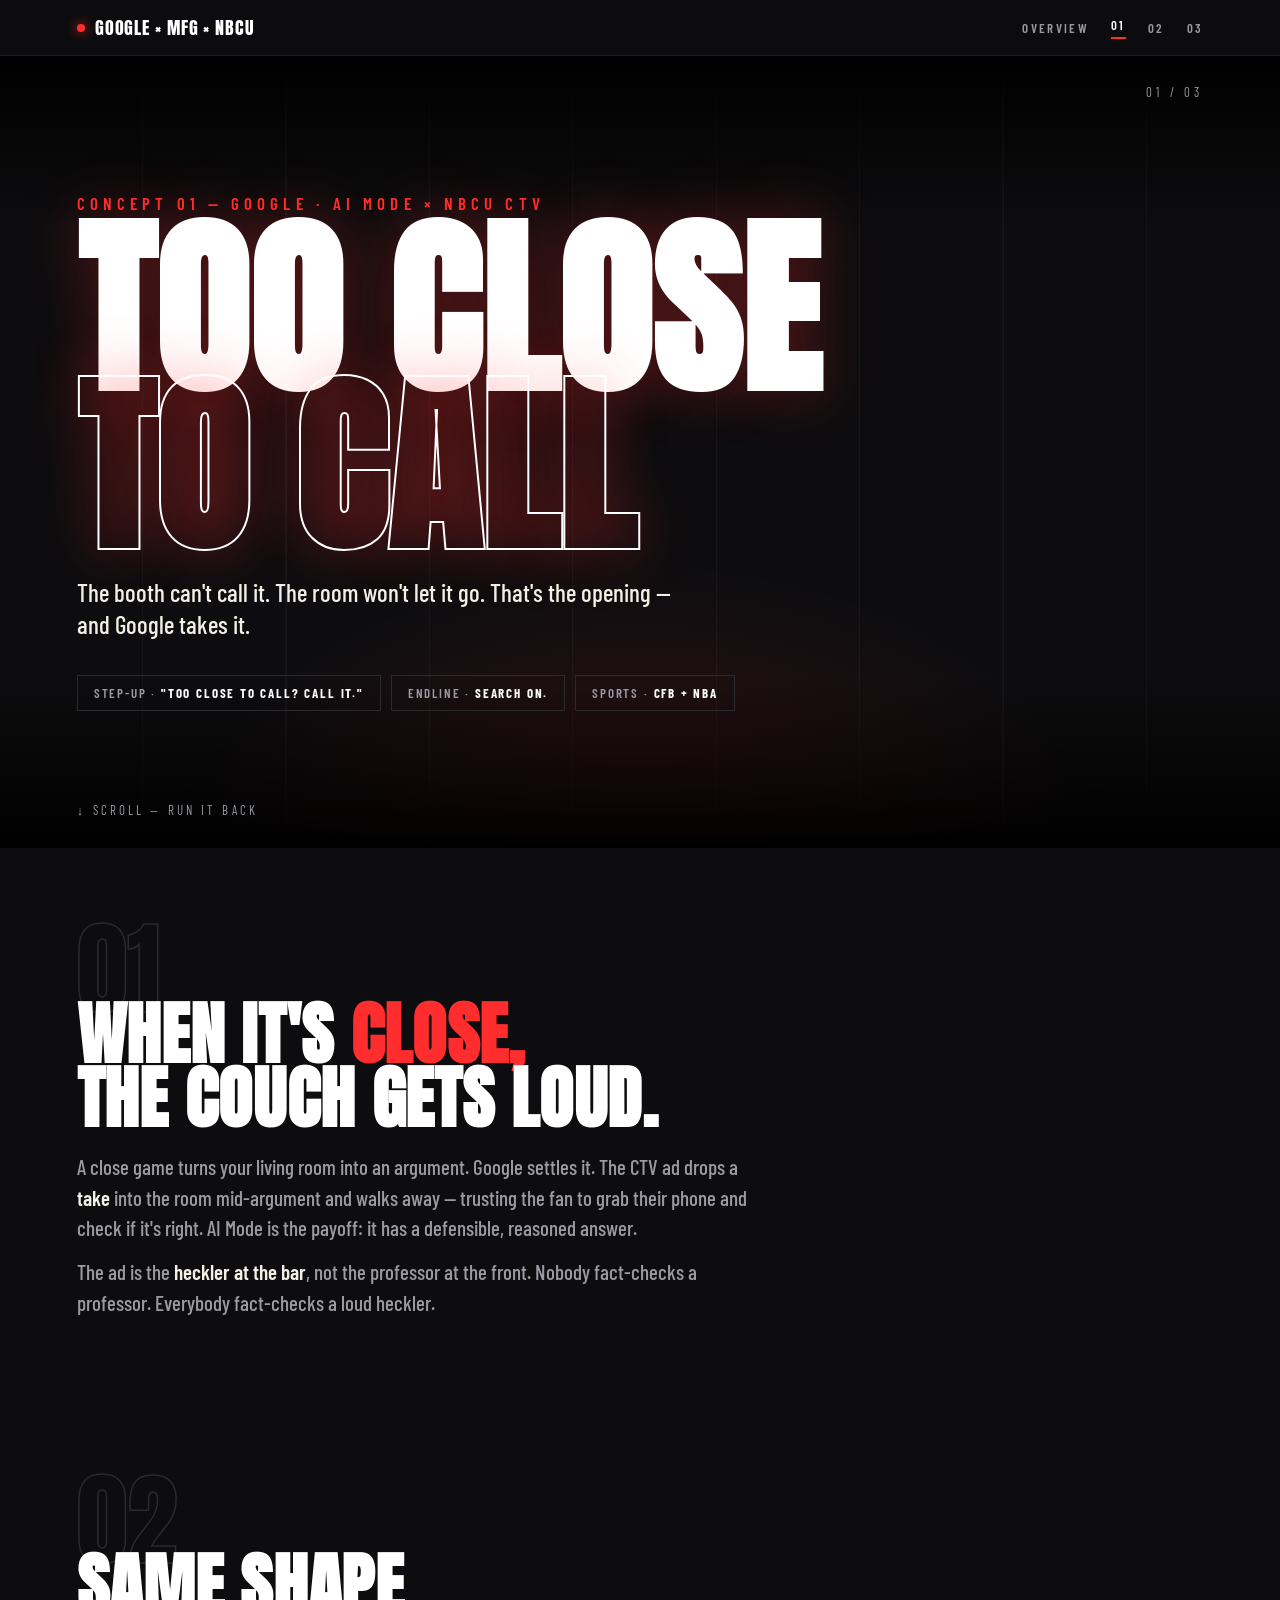
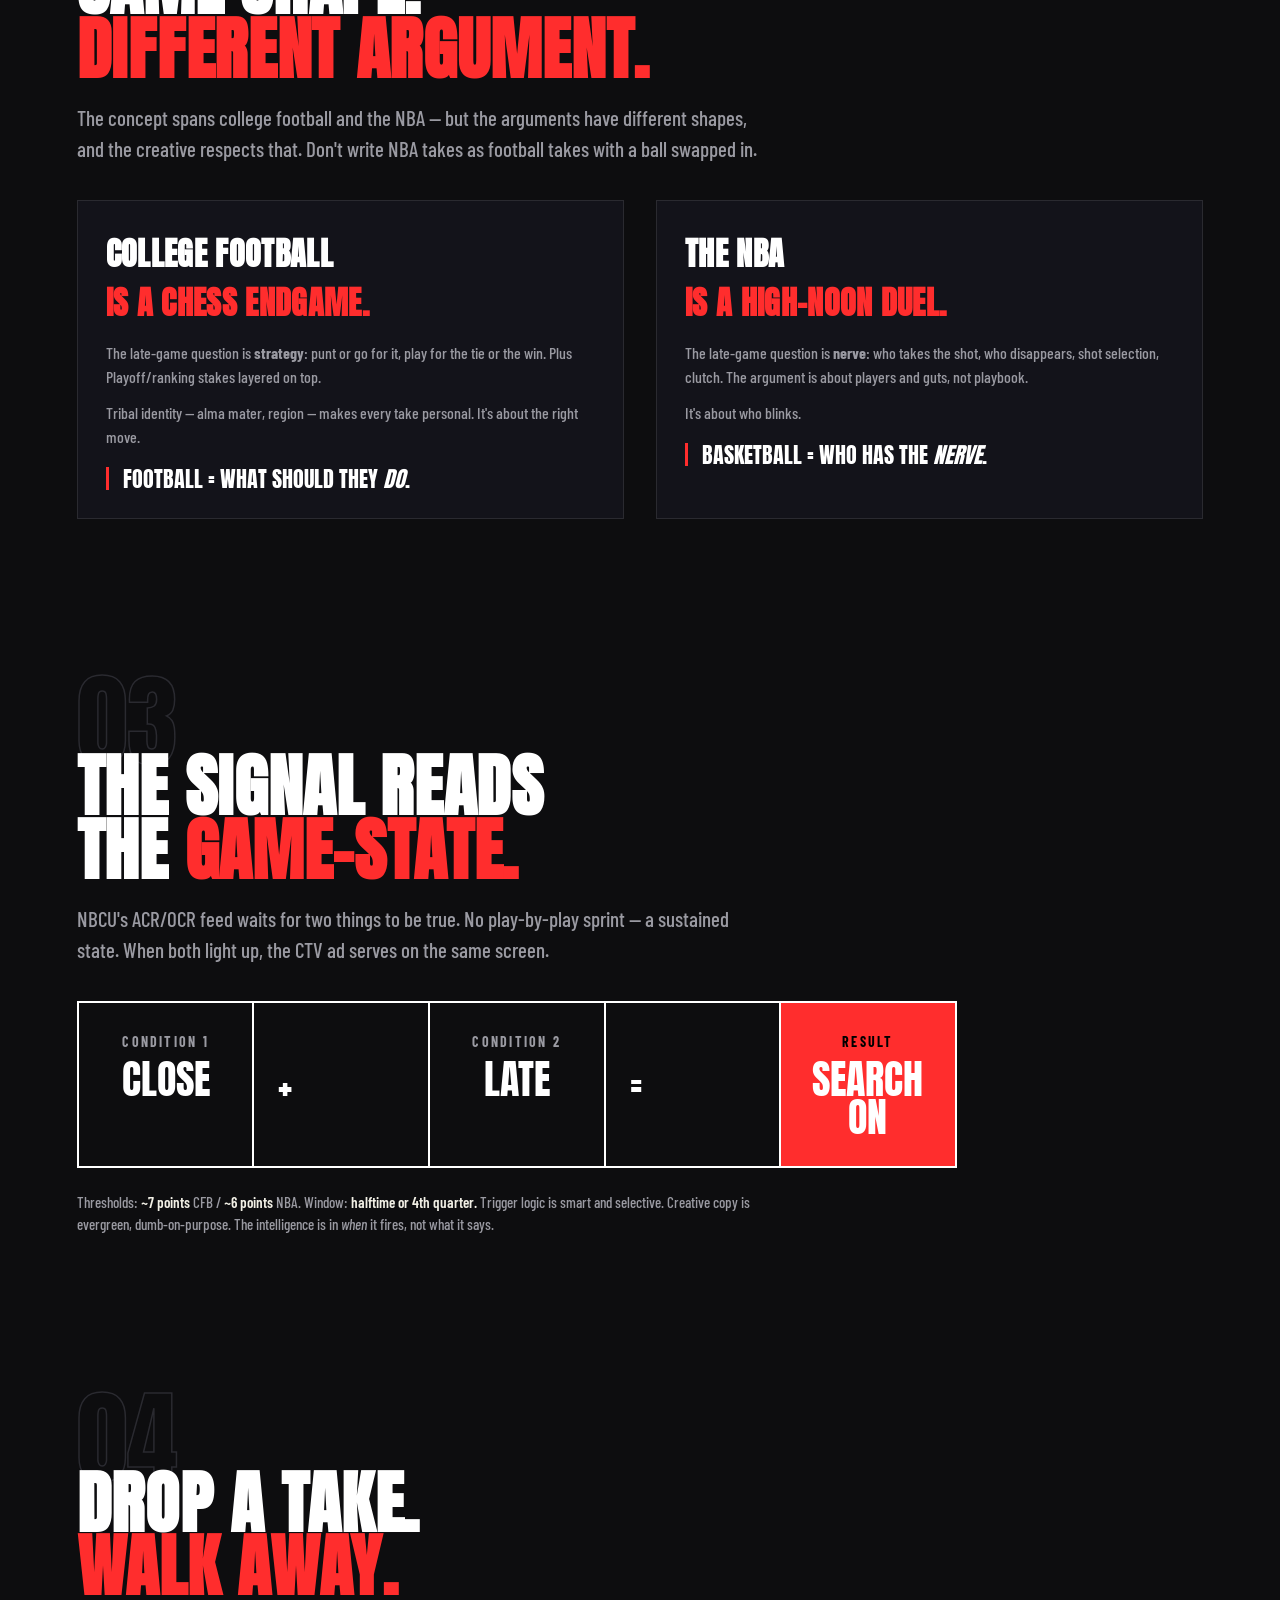
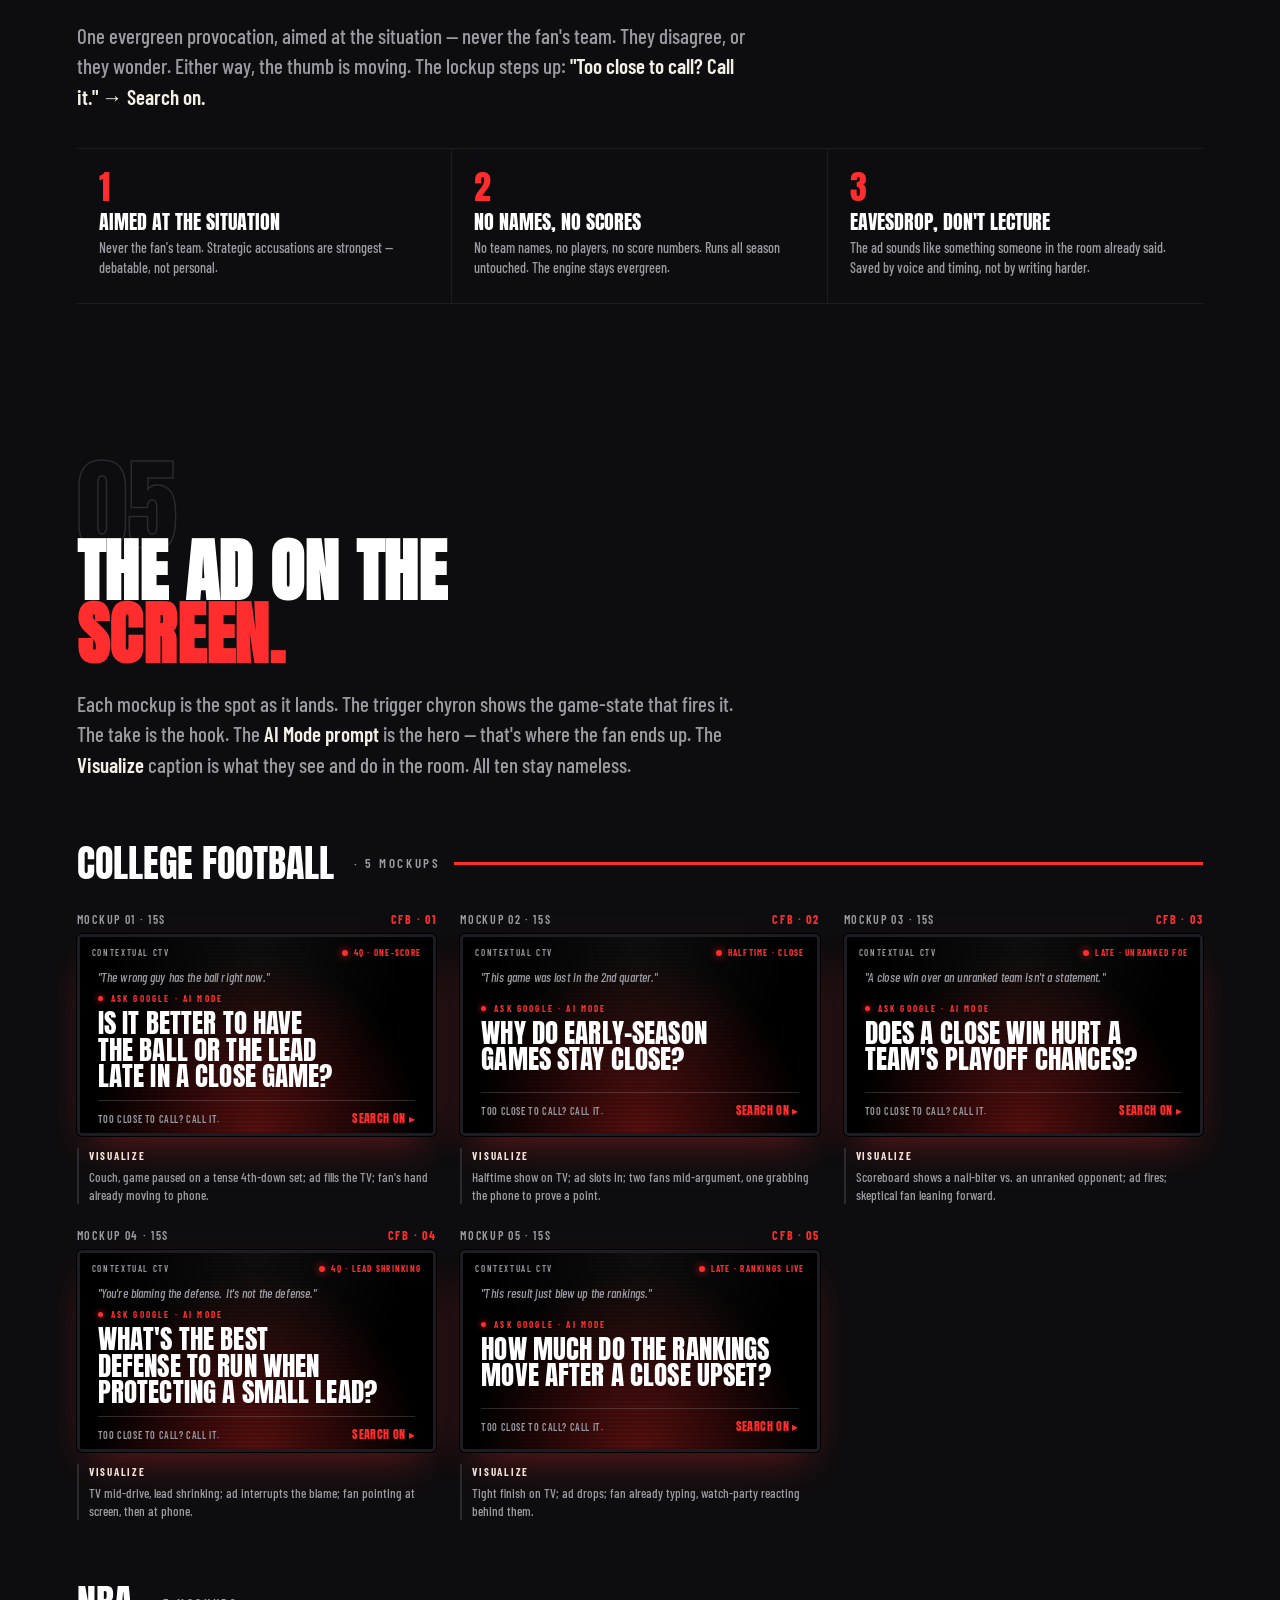
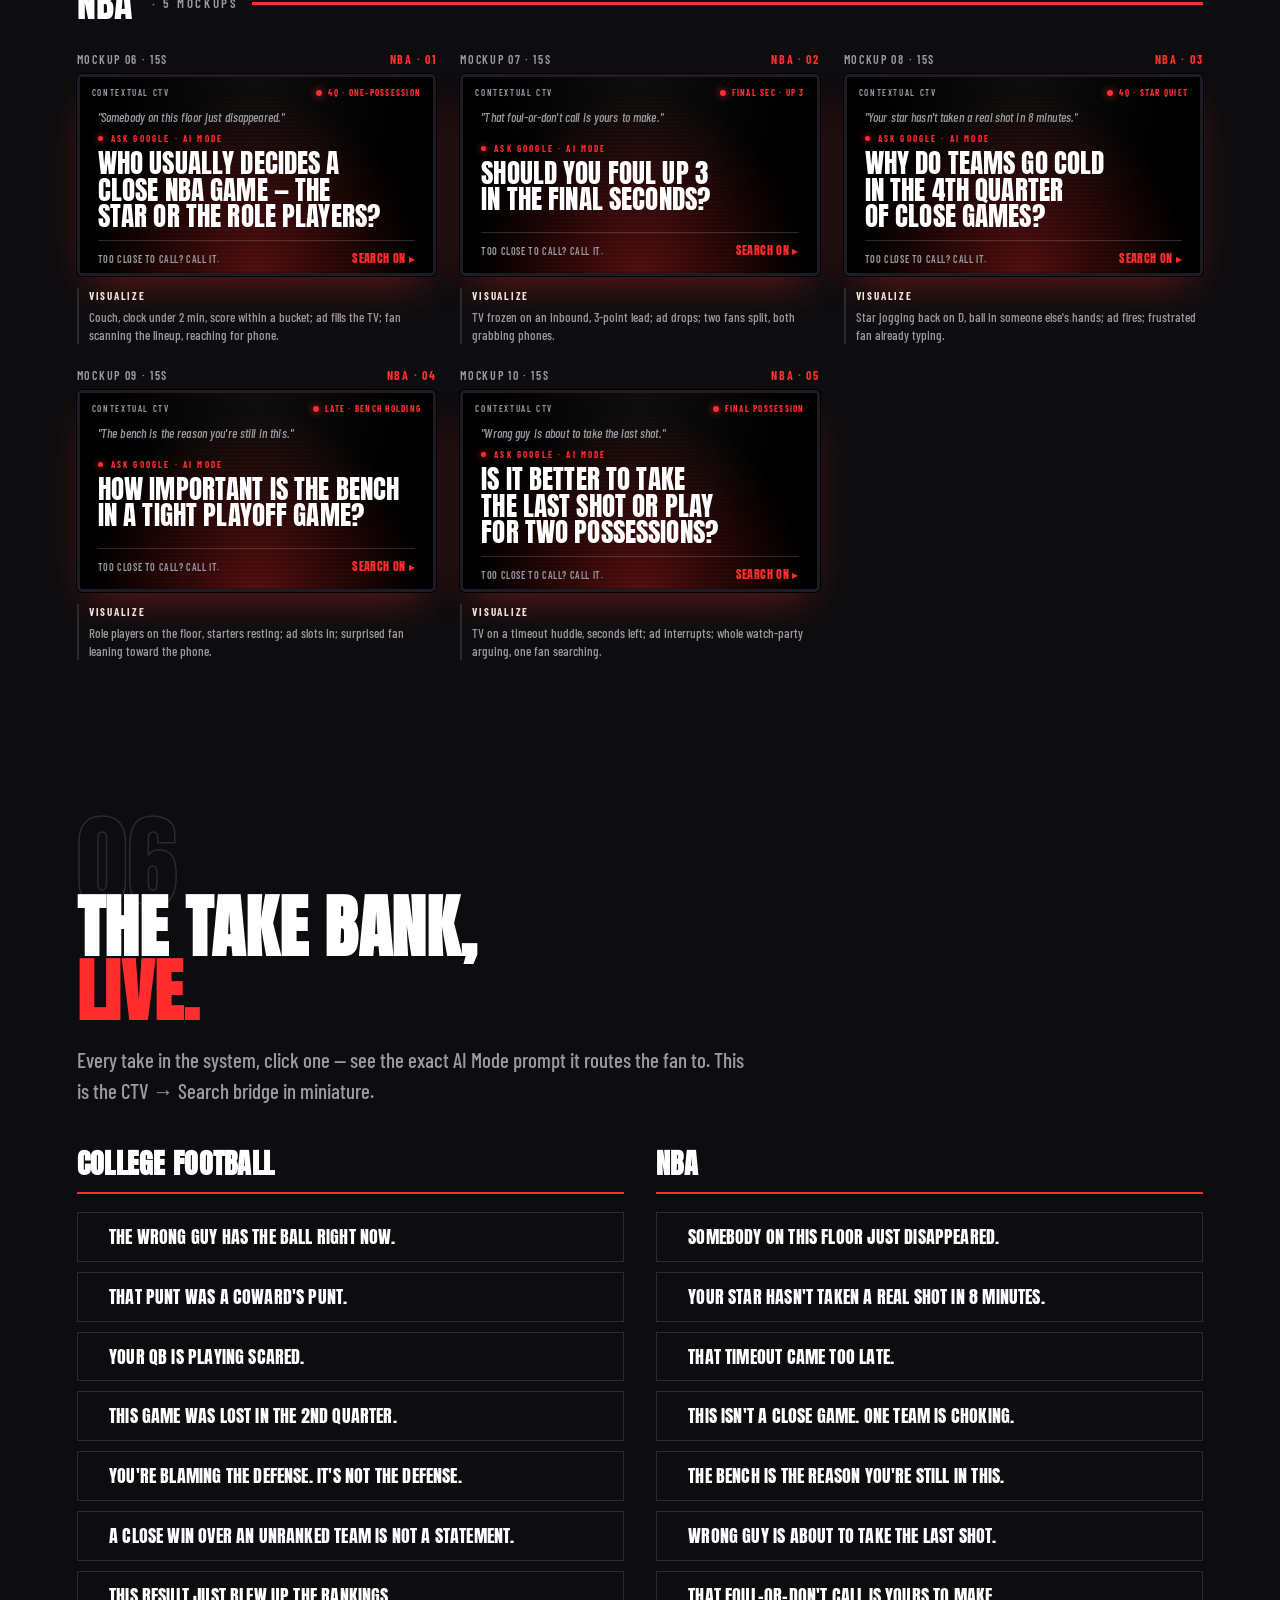
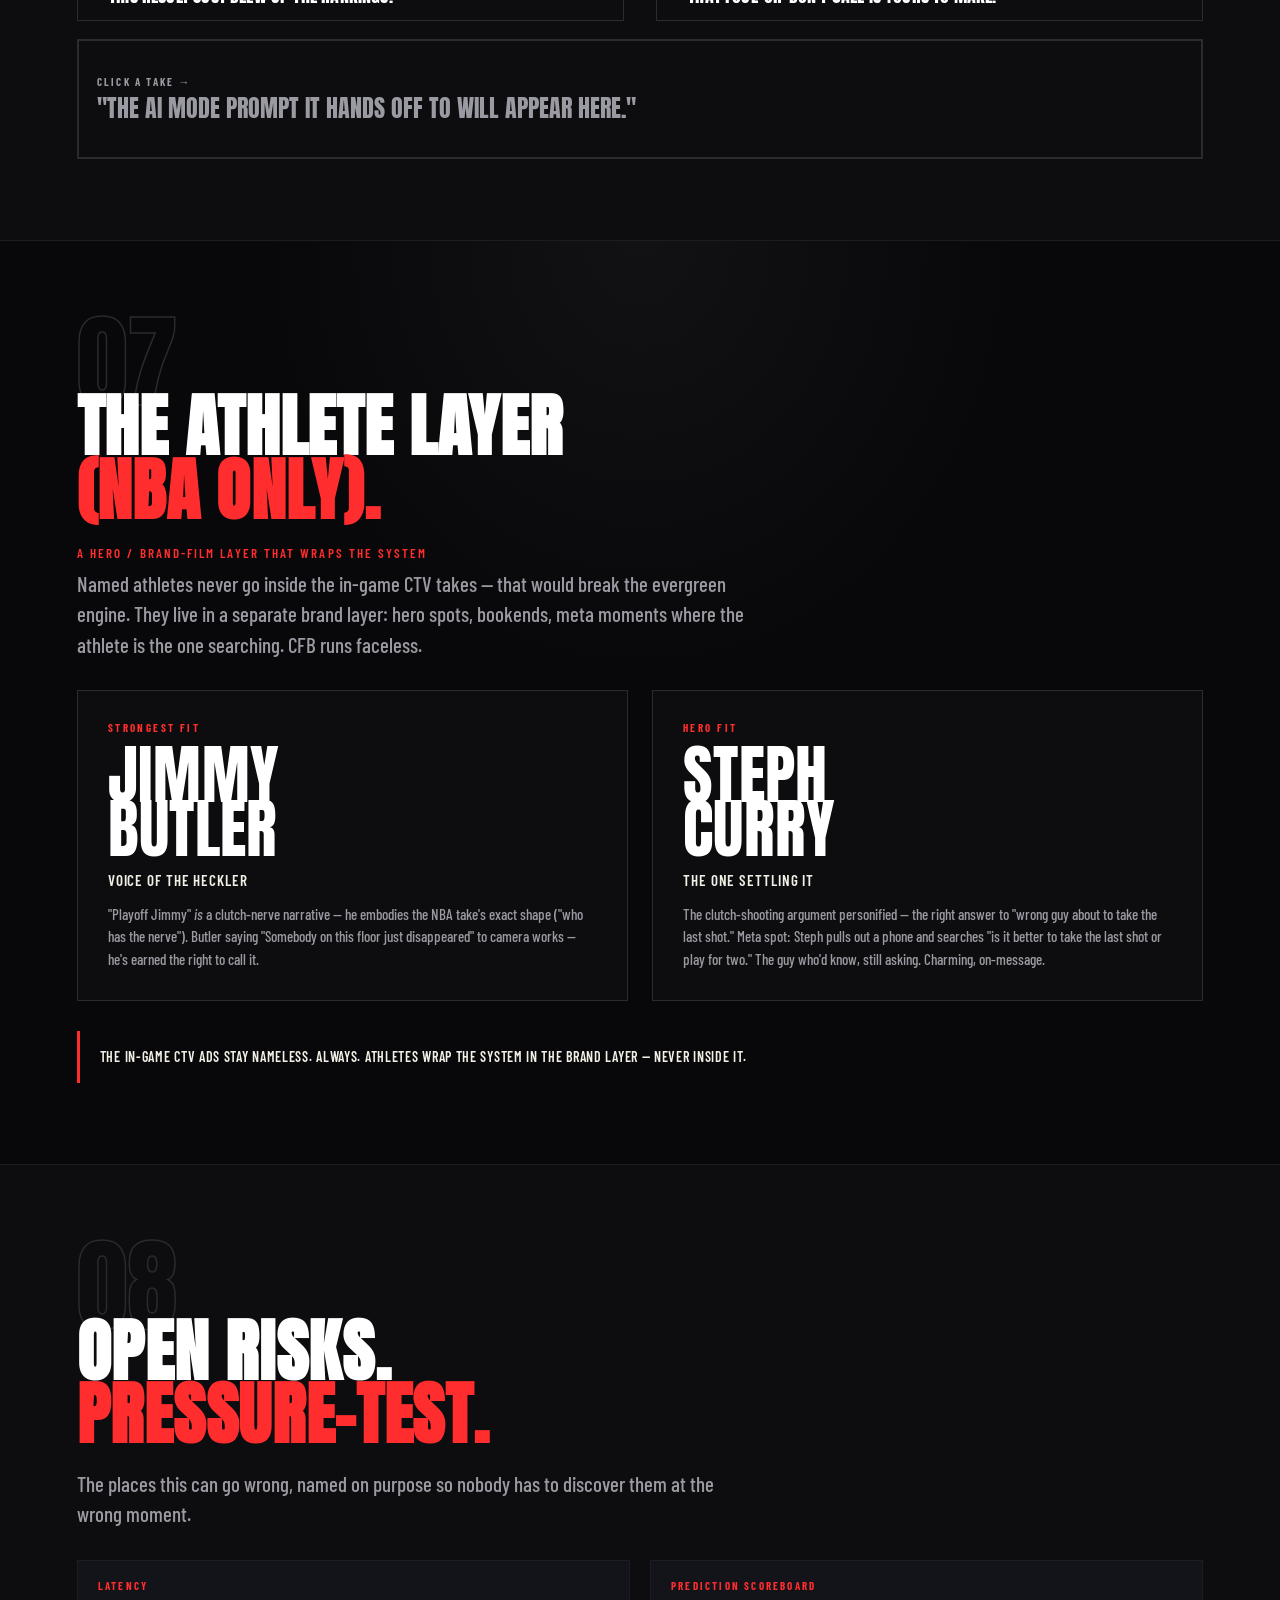
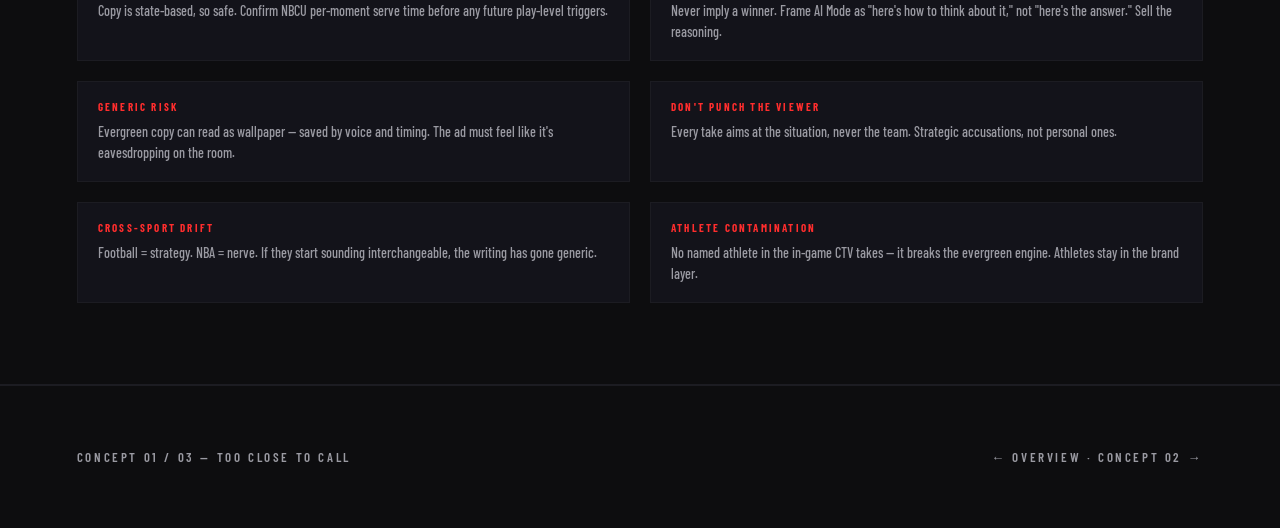
==== commit ca6f4c03: "Rework mockups, merge overview+mechanic, rebrand, add gate - Mockups: AI Mode prompt is the hero on " ====
--- a/concept-01.html
+++ b/concept-01.html
@@ -13,10 +13,9 @@
 <body>
 
 <nav class="nav">
-  <a class="brand" href="index.html"><span class="dot"></span>GOOGLE × NBCU</a>
+  <a class="brand" href="index.html"><span class="dot"></span>GOOGLE × MFG × NBCU</a>
   <div class="nav-links">
     <a href="index.html">Overview</a>
-    <a href="mechanic.html">Mechanic</a>
     <a class="current" href="concept-01.html">01</a>
     <a href="concept-02.html">02</a>
     <a href="concept-03.html">03</a>
@@ -26,7 +25,7 @@
 <!-- HERO -->
 <div class="hero">
   <div class="hero-page-tag">01 / 03</div>
-  <div class="h-kick">Concept 01 — Google Search · AI Mode × NBCU CTV</div>
+  <div class="h-kick">Concept 01 — Google · AI Mode × NBCU CTV</div>
   <h1 class="h-title">
     <span>Too Close</span>
     <span class="out">To Call</span>
@@ -139,9 +138,11 @@
 <section>
   <div class="s-num">05</div>
   <h2 class="s-head">The ad on the<br><span class="red">screen.</span></h2>
-  <p class="s-text">Each mockup is the spot as it lands — TV bezel sells
-    "this is CTV" fast. The <b>Visualize</b> caption is what the fan sees and
-    does. Every spot hands off to AI Mode. All ten stay nameless.</p>
+  <p class="s-text">Each mockup is the spot as it lands. The trigger chyron
+    shows the game-state that fires it. The take is the hook. The
+    <b>AI Mode prompt</b> is the hero — that's where the fan ends up. The
+    <b>Visualize</b> caption is what they see and do in the room. All ten
+    stay nameless.</p>
 
   <div class="sport-tab">College Football <small>· 5 mockups</small></div>
   <div class="grid">
@@ -149,71 +150,96 @@
     <div class="jumbo">
       <div class="lab"><span>Mockup 01 · 15s</span><span class="num">CFB · 01</span></div>
       <div class="tv">
-        <span class="tv-tag">Contextual CTV</span><span class="tv-flag">●Too Close</span>
-        <div class="tv-in">
-          <div class="tv-take">The wrong guy has the ball right now.</div>
-          <div class="tv-step">Too close to call? Call it.</div>
-          <div class="tv-end">Search on.</div>
+        <span class="tv-tag">Contextual CTV</span><span class="tv-flag">4Q · ONE-SCORE</span>
+        <div class="tv-in">
+          <div class="tv-kicker">"The wrong guy has the ball right now."</div>
+          <div class="tv-prompt-block">
+            <div class="tv-prompt-label">Ask Google · AI Mode</div>
+            <div class="tv-prompt">Is it better to have the ball or the lead late in a close game?</div>
+          </div>
+          <div class="tv-end-row">
+            <span class="tv-step">Too close to call? Call it.</span>
+            <span class="tv-end">Search on</span>
+          </div>
         </div>
       </div>
       <div class="viz"><b>Visualize</b>Couch, game paused on a tense 4th-down set; ad fills the TV; fan's hand already moving to phone.</div>
-      <div class="route"><b>Hands off to AI Mode →</b>"Is it better to have the ball or the lead late in a close game?"</div>
     </div>
 
     <div class="jumbo">
       <div class="lab"><span>Mockup 02 · 15s</span><span class="num">CFB · 02</span></div>
       <div class="tv">
-        <span class="tv-tag">Contextual CTV</span><span class="tv-flag">●Too Close</span>
-        <div class="tv-in">
-          <div class="tv-take">This game was lost in the 2nd quarter.</div>
-          <div class="tv-step">Too close to call? Call it.</div>
-          <div class="tv-end">Search on.</div>
+        <span class="tv-tag">Contextual CTV</span><span class="tv-flag">HALFTIME · CLOSE</span>
+        <div class="tv-in">
+          <div class="tv-kicker">"This game was lost in the 2nd quarter."</div>
+          <div class="tv-prompt-block">
+            <div class="tv-prompt-label">Ask Google · AI Mode</div>
+            <div class="tv-prompt">Why do early-season games stay close?</div>
+          </div>
+          <div class="tv-end-row">
+            <span class="tv-step">Too close to call? Call it.</span>
+            <span class="tv-end">Search on</span>
+          </div>
         </div>
       </div>
       <div class="viz"><b>Visualize</b>Halftime show on TV; ad slots in; two fans mid-argument, one grabbing the phone to prove a point.</div>
-      <div class="route"><b>Hands off to AI Mode →</b>"Why do early-season games stay close?"</div>
     </div>
 
     <div class="jumbo">
       <div class="lab"><span>Mockup 03 · 15s</span><span class="num">CFB · 03</span></div>
       <div class="tv">
-        <span class="tv-tag">Contextual CTV</span><span class="tv-flag">●Too Close</span>
-        <div class="tv-in">
-          <div class="tv-take">A close win over an unranked team is not a statement.</div>
-          <div class="tv-step">Too close to call? Call it.</div>
-          <div class="tv-end">Search on.</div>
+        <span class="tv-tag">Contextual CTV</span><span class="tv-flag">LATE · UNRANKED FOE</span>
+        <div class="tv-in">
+          <div class="tv-kicker">"A close win over an unranked team isn't a statement."</div>
+          <div class="tv-prompt-block">
+            <div class="tv-prompt-label">Ask Google · AI Mode</div>
+            <div class="tv-prompt">Does a close win hurt a team's Playoff chances?</div>
+          </div>
+          <div class="tv-end-row">
+            <span class="tv-step">Too close to call? Call it.</span>
+            <span class="tv-end">Search on</span>
+          </div>
         </div>
       </div>
       <div class="viz"><b>Visualize</b>Scoreboard shows a nail-biter vs. an unranked opponent; ad fires; skeptical fan leaning forward.</div>
-      <div class="route"><b>Hands off to AI Mode →</b>"Does a close win hurt a team's Playoff chances?"</div>
     </div>
 
     <div class="jumbo">
       <div class="lab"><span>Mockup 04 · 15s</span><span class="num">CFB · 04</span></div>
       <div class="tv">
-        <span class="tv-tag">Contextual CTV</span><span class="tv-flag">●Too Close</span>
-        <div class="tv-in">
-          <div class="tv-take">You're blaming the defense. It's not the defense.</div>
-          <div class="tv-step">Too close to call? Call it.</div>
-          <div class="tv-end">Search on.</div>
+        <span class="tv-tag">Contextual CTV</span><span class="tv-flag">4Q · LEAD SHRINKING</span>
+        <div class="tv-in">
+          <div class="tv-kicker">"You're blaming the defense. It's not the defense."</div>
+          <div class="tv-prompt-block">
+            <div class="tv-prompt-label">Ask Google · AI Mode</div>
+            <div class="tv-prompt">What's the best defense to run when protecting a small lead?</div>
+          </div>
+          <div class="tv-end-row">
+            <span class="tv-step">Too close to call? Call it.</span>
+            <span class="tv-end">Search on</span>
+          </div>
         </div>
       </div>
       <div class="viz"><b>Visualize</b>TV mid-drive, lead shrinking; ad interrupts the blame; fan pointing at screen, then at phone.</div>
-      <div class="route"><b>Hands off to AI Mode →</b>"What's the best defense to run when protecting a small lead?"</div>
     </div>
 
     <div class="jumbo">
       <div class="lab"><span>Mockup 05 · 15s</span><span class="num">CFB · 05</span></div>
       <div class="tv">
-        <span class="tv-tag">Contextual CTV</span><span class="tv-flag">●Too Close</span>
-        <div class="tv-in">
-          <div class="tv-take">This result just blew up the rankings.</div>
-          <div class="tv-step">Too close to call? Call it.</div>
-          <div class="tv-end">Search on.</div>
+        <span class="tv-tag">Contextual CTV</span><span class="tv-flag">LATE · RANKINGS LIVE</span>
+        <div class="tv-in">
+          <div class="tv-kicker">"This result just blew up the rankings."</div>
+          <div class="tv-prompt-block">
+            <div class="tv-prompt-label">Ask Google · AI Mode</div>
+            <div class="tv-prompt">How much do the rankings move after a close upset?</div>
+          </div>
+          <div class="tv-end-row">
+            <span class="tv-step">Too close to call? Call it.</span>
+            <span class="tv-end">Search on</span>
+          </div>
         </div>
       </div>
       <div class="viz"><b>Visualize</b>Tight finish on TV; ad drops; fan already typing, watch-party reacting behind them.</div>
-      <div class="route"><b>Hands off to AI Mode →</b>"How much do the rankings move after a close upset?"</div>
     </div>
 
   </div>
@@ -224,71 +250,96 @@
     <div class="jumbo">
       <div class="lab"><span>Mockup 06 · 15s</span><span class="num">NBA · 01</span></div>
       <div class="tv">
-        <span class="tv-tag">Contextual CTV</span><span class="tv-flag">●Too Close</span>
-        <div class="tv-in">
-          <div class="tv-take">Somebody on this floor just disappeared.</div>
-          <div class="tv-step">Too close to call? Call it.</div>
-          <div class="tv-end">Search on.</div>
+        <span class="tv-tag">Contextual CTV</span><span class="tv-flag">4Q · ONE-POSSESSION</span>
+        <div class="tv-in">
+          <div class="tv-kicker">"Somebody on this floor just disappeared."</div>
+          <div class="tv-prompt-block">
+            <div class="tv-prompt-label">Ask Google · AI Mode</div>
+            <div class="tv-prompt">Who usually decides a close NBA game — the star or the role players?</div>
+          </div>
+          <div class="tv-end-row">
+            <span class="tv-step">Too close to call? Call it.</span>
+            <span class="tv-end">Search on</span>
+          </div>
         </div>
       </div>
       <div class="viz"><b>Visualize</b>Couch, clock under 2 min, score within a bucket; ad fills the TV; fan scanning the lineup, reaching for phone.</div>
-      <div class="route"><b>Hands off to AI Mode →</b>"Who usually decides a close NBA game — the star or the role players?"</div>
     </div>
 
     <div class="jumbo">
       <div class="lab"><span>Mockup 07 · 15s</span><span class="num">NBA · 02</span></div>
       <div class="tv">
-        <span class="tv-tag">Contextual CTV</span><span class="tv-flag">●Too Close</span>
-        <div class="tv-in">
-          <div class="tv-take">That foul-or-don't call is yours to make.</div>
-          <div class="tv-step">Too close to call? Call it.</div>
-          <div class="tv-end">Search on.</div>
+        <span class="tv-tag">Contextual CTV</span><span class="tv-flag">FINAL SEC · UP 3</span>
+        <div class="tv-in">
+          <div class="tv-kicker">"That foul-or-don't call is yours to make."</div>
+          <div class="tv-prompt-block">
+            <div class="tv-prompt-label">Ask Google · AI Mode</div>
+            <div class="tv-prompt">Should you foul up 3 in the final seconds?</div>
+          </div>
+          <div class="tv-end-row">
+            <span class="tv-step">Too close to call? Call it.</span>
+            <span class="tv-end">Search on</span>
+          </div>
         </div>
       </div>
       <div class="viz"><b>Visualize</b>TV frozen on an inbound, 3-point lead; ad drops; two fans split, both grabbing phones.</div>
-      <div class="route"><b>Hands off to AI Mode →</b>"Should you foul up 3 in the final seconds?"</div>
     </div>
 
     <div class="jumbo">
       <div class="lab"><span>Mockup 08 · 15s</span><span class="num">NBA · 03</span></div>
       <div class="tv">
-        <span class="tv-tag">Contextual CTV</span><span class="tv-flag">●Too Close</span>
-        <div class="tv-in">
-          <div class="tv-take">Your star hasn't taken a real shot in 8 minutes.</div>
-          <div class="tv-step">Too close to call? Call it.</div>
-          <div class="tv-end">Search on.</div>
+        <span class="tv-tag">Contextual CTV</span><span class="tv-flag">4Q · STAR QUIET</span>
+        <div class="tv-in">
+          <div class="tv-kicker">"Your star hasn't taken a real shot in 8 minutes."</div>
+          <div class="tv-prompt-block">
+            <div class="tv-prompt-label">Ask Google · AI Mode</div>
+            <div class="tv-prompt">Why do teams go cold in the 4th quarter of close games?</div>
+          </div>
+          <div class="tv-end-row">
+            <span class="tv-step">Too close to call? Call it.</span>
+            <span class="tv-end">Search on</span>
+          </div>
         </div>
       </div>
       <div class="viz"><b>Visualize</b>Star jogging back on D, ball in someone else's hands; ad fires; frustrated fan already typing.</div>
-      <div class="route"><b>Hands off to AI Mode →</b>"Why do teams go cold in the 4th quarter of close games?"</div>
     </div>
 
     <div class="jumbo">
       <div class="lab"><span>Mockup 09 · 15s</span><span class="num">NBA · 04</span></div>
       <div class="tv">
-        <span class="tv-tag">Contextual CTV</span><span class="tv-flag">●Too Close</span>
-        <div class="tv-in">
-          <div class="tv-take">The bench is the reason you're still in this.</div>
-          <div class="tv-step">Too close to call? Call it.</div>
-          <div class="tv-end">Search on.</div>
+        <span class="tv-tag">Contextual CTV</span><span class="tv-flag">LATE · BENCH HOLDING</span>
+        <div class="tv-in">
+          <div class="tv-kicker">"The bench is the reason you're still in this."</div>
+          <div class="tv-prompt-block">
+            <div class="tv-prompt-label">Ask Google · AI Mode</div>
+            <div class="tv-prompt">How important is the bench in a tight playoff game?</div>
+          </div>
+          <div class="tv-end-row">
+            <span class="tv-step">Too close to call? Call it.</span>
+            <span class="tv-end">Search on</span>
+          </div>
         </div>
       </div>
       <div class="viz"><b>Visualize</b>Role players on the floor, starters resting; ad slots in; surprised fan leaning toward the phone.</div>
-      <div class="route"><b>Hands off to AI Mode →</b>"How important is the bench in a tight playoff game?"</div>
     </div>
 
     <div class="jumbo">
       <div class="lab"><span>Mockup 10 · 15s</span><span class="num">NBA · 05</span></div>
       <div class="tv">
-        <span class="tv-tag">Contextual CTV</span><span class="tv-flag">●Too Close</span>
-        <div class="tv-in">
-          <div class="tv-take">Wrong guy is about to take the last shot.</div>
-          <div class="tv-step">Too close to call? Call it.</div>
-          <div class="tv-end">Search on.</div>
+        <span class="tv-tag">Contextual CTV</span><span class="tv-flag">FINAL POSSESSION</span>
+        <div class="tv-in">
+          <div class="tv-kicker">"Wrong guy is about to take the last shot."</div>
+          <div class="tv-prompt-block">
+            <div class="tv-prompt-label">Ask Google · AI Mode</div>
+            <div class="tv-prompt">Is it better to take the last shot or play for two possessions?</div>
+          </div>
+          <div class="tv-end-row">
+            <span class="tv-step">Too close to call? Call it.</span>
+            <span class="tv-end">Search on</span>
+          </div>
         </div>
       </div>
       <div class="viz"><b>Visualize</b>TV on a timeout huddle, seconds left; ad interrupts; whole watch-party arguing, one fan searching.</div>
-      <div class="route"><b>Hands off to AI Mode →</b>"Is it better to take the last shot or play for two possessions?"</div>
     </div>
 
   </div>
@@ -400,7 +451,7 @@
 
 <footer>
   <span>Concept 01 / 03 — Too Close To Call</span>
-  <span><a href="mechanic.html">← Mechanic</a>&nbsp;·&nbsp;<a href="concept-02.html">Concept 02 →</a></span>
+  <span><a href="index.html">← Overview</a>&nbsp;·&nbsp;<a href="concept-02.html">Concept 02 →</a></span>
 </footer>
 
 <script src="assets/js/takebank.js"></script>
--- a/assets/css/shell.css
+++ b/assets/css/shell.css
@@ -221,46 +221,99 @@
   aspect-ratio:16/9;background:#000;
   border:3px solid var(--line);border-radius:5px;
   position:relative;overflow:hidden;
-  display:flex;flex-direction:column;justify-content:flex-end;
   box-shadow:
     0 0 0 1px #000,
     0 18px 40px -14px color-mix(in srgb, var(--accent) 40%, transparent);
 }
 .tv::before{
   content:"";position:absolute;inset:0;
-  background:radial-gradient(ellipse at 50% 130%,
-    color-mix(in srgb, var(--accent) 45%, transparent),transparent 62%);
+  background:
+    radial-gradient(ellipse at 50% 100%,
+      color-mix(in srgb, var(--accent) 35%, transparent),transparent 65%),
+    radial-gradient(ellipse at 50% 0%,
+      rgba(255,255,255,.06),transparent 60%);
 }
 .tv::after{
   content:"";position:absolute;inset:0;pointer-events:none;
   background:repeating-linear-gradient(0deg,
-    rgba(0,0,0,.18) 0 2px,transparent 2px 4px);
-}
+    rgba(0,0,0,.16) 0 2px,transparent 2px 4px);
+}
+
+/* Chyron-style indicators in the corners — sell "this is a live broadcast" */
 .tv-tag{
-  position:absolute;top:9px;left:11px;
+  position:absolute;top:10px;left:12px;z-index:3;
   font-family:var(--cond);font-size:9px;font-weight:600;
-  letter-spacing:.16em;text-transform:uppercase;color:var(--mute);
+  letter-spacing:.18em;text-transform:uppercase;color:var(--mute);
 }
 .tv-flag{
-  position:absolute;top:9px;right:11px;
+  position:absolute;top:10px;right:12px;z-index:3;
   font-family:var(--cond);font-size:9px;font-weight:700;
-  letter-spacing:.1em;text-transform:uppercase;color:var(--accent);
-}
-.tv-in{position:relative;z-index:2;padding:16px 15px 13px}
-.tv-take{
+  letter-spacing:.14em;text-transform:uppercase;color:var(--accent);
+  display:inline-flex;align-items:center;gap:6px;
+}
+.tv-flag::before{
+  content:"";width:6px;height:6px;border-radius:50%;
+  background:var(--accent);
+  box-shadow:0 0 8px var(--accent);
+  animation:pulse 1.6s ease-in-out infinite;
+}
+@keyframes pulse{50%{opacity:.5}}
+
+/* TV interior — prompt is the hero */
+.tv-in{
+  position:absolute;inset:0;z-index:2;
+  padding:32px 18px 14px;
+  display:flex;flex-direction:column;
+  justify-content:space-between;
+  gap:8px;
+}
+.tv-kicker{
+  font-family:var(--cond);
+  font-size:clamp(10px,1.2vw,13px);
+  font-weight:500;font-style:italic;
+  color:var(--mute);
+  line-height:1.25;
+  letter-spacing:.01em;
+  max-width:88%;
+}
+.tv-prompt-block{
+  display:flex;flex-direction:column;gap:6px;
+}
+.tv-prompt-label{
+  font-family:var(--cond);font-size:9px;font-weight:700;
+  letter-spacing:.24em;text-transform:uppercase;color:var(--accent);
+  display:inline-flex;align-items:center;gap:8px;
+}
+.tv-prompt-label::before{
+  content:"";width:5px;height:5px;border-radius:50%;
+  background:var(--accent);
+  box-shadow:0 0 6px var(--accent);
+}
+.tv-prompt{
   font-family:var(--display);
-  font-size:clamp(15px,2.3vw,22px);
-  line-height:.98;text-transform:uppercase;letter-spacing:.01em;
+  font-size:clamp(17px,2.5vw,27px);
+  text-transform:uppercase;letter-spacing:.005em;
+  line-height:.98;
+  color:var(--ink);
+  text-wrap:balance;
+}
+.tv-end-row{
+  display:flex;justify-content:space-between;align-items:baseline;
+  gap:10px;flex-wrap:wrap;
+  border-top:1px solid color-mix(in srgb, var(--ink) 16%, transparent);
+  padding-top:8px;
+  margin-top:2px;
 }
 .tv-step{
-  font-family:var(--cond);font-size:11px;font-weight:600;
-  color:var(--accent);margin-top:10px;
-  letter-spacing:.04em;text-transform:uppercase;
+  font-family:var(--cond);font-size:10px;font-weight:600;
+  color:var(--mute);letter-spacing:.06em;text-transform:uppercase;
 }
 .tv-end{
-  font-family:var(--display);font-size:14px;margin-top:4px;
-  text-transform:uppercase;letter-spacing:.02em;
-}
+  font-family:var(--display);font-size:12px;
+  text-transform:uppercase;letter-spacing:.03em;
+  color:var(--accent);
+}
+.tv-end::after{content:" ▸";color:var(--accent)}
 
 /* Visualize caption + AI Mode prompt under each mockup */
 .jumbo .viz{
